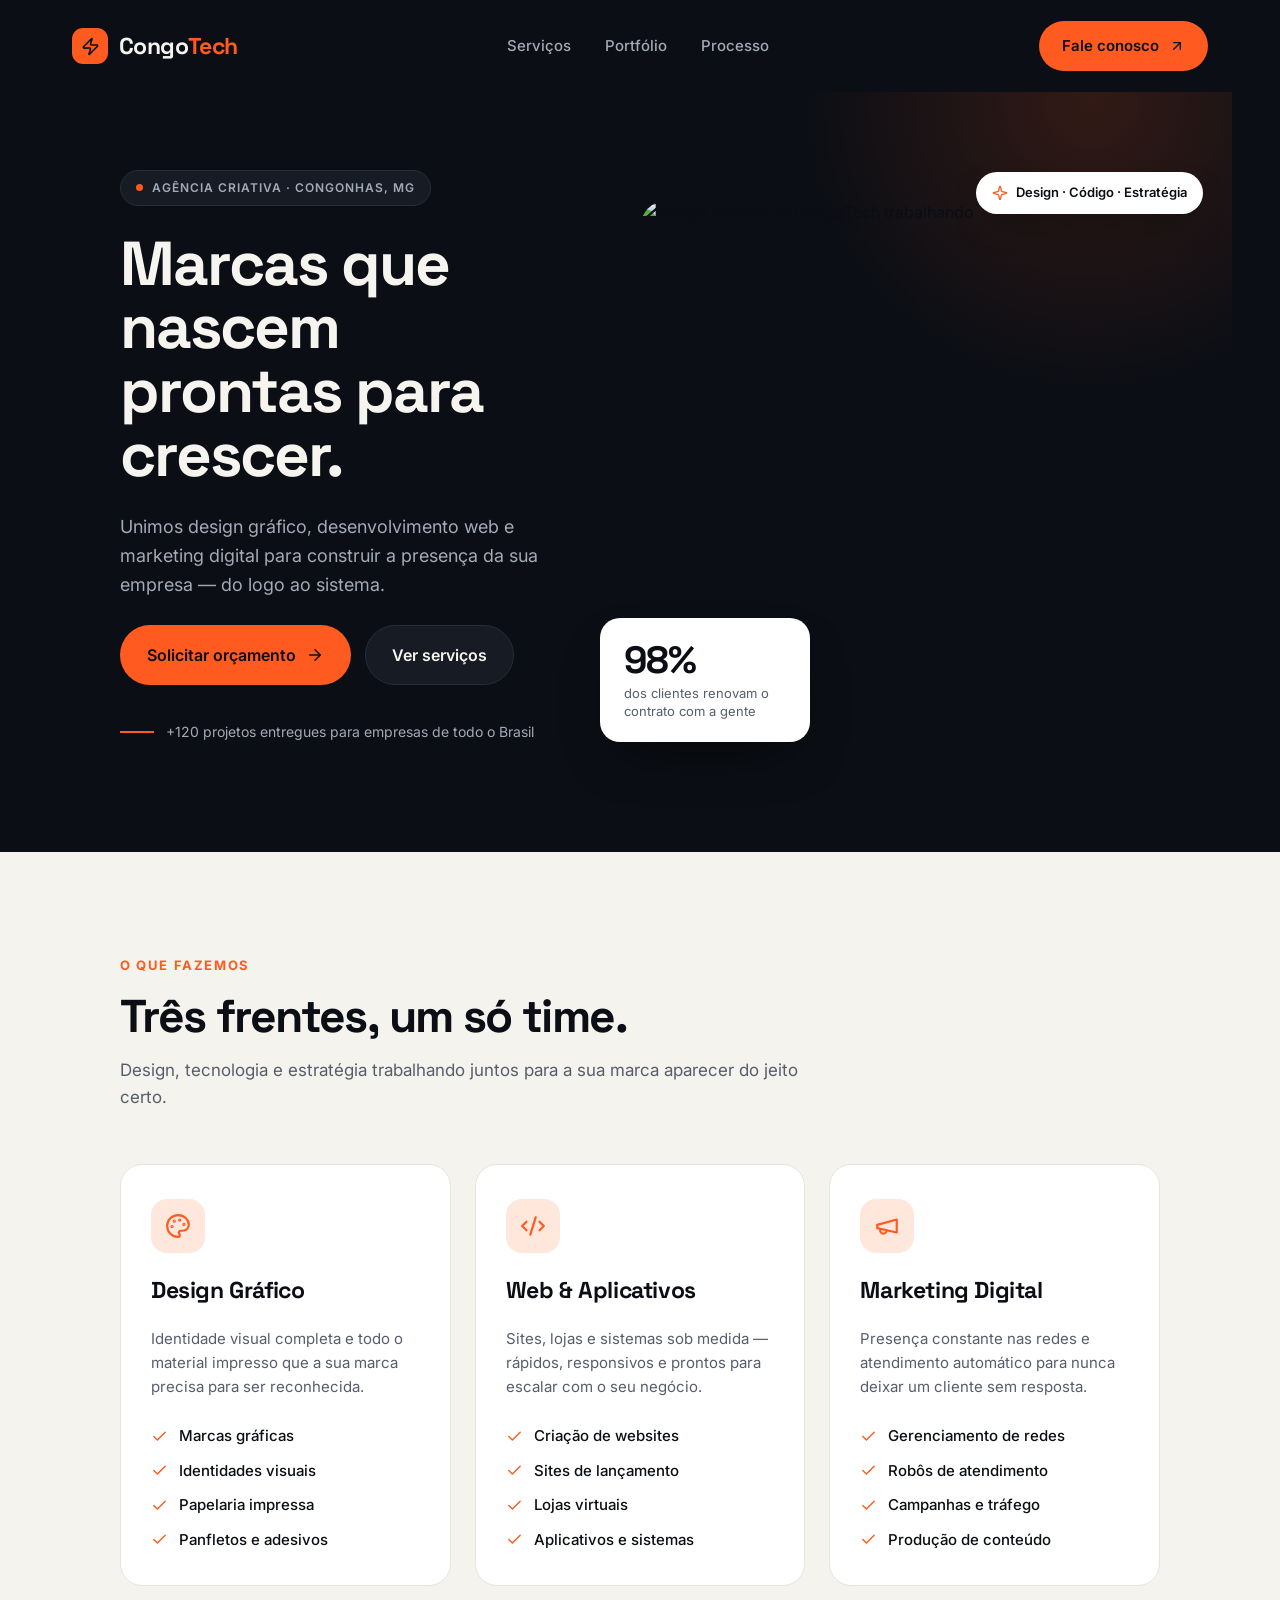
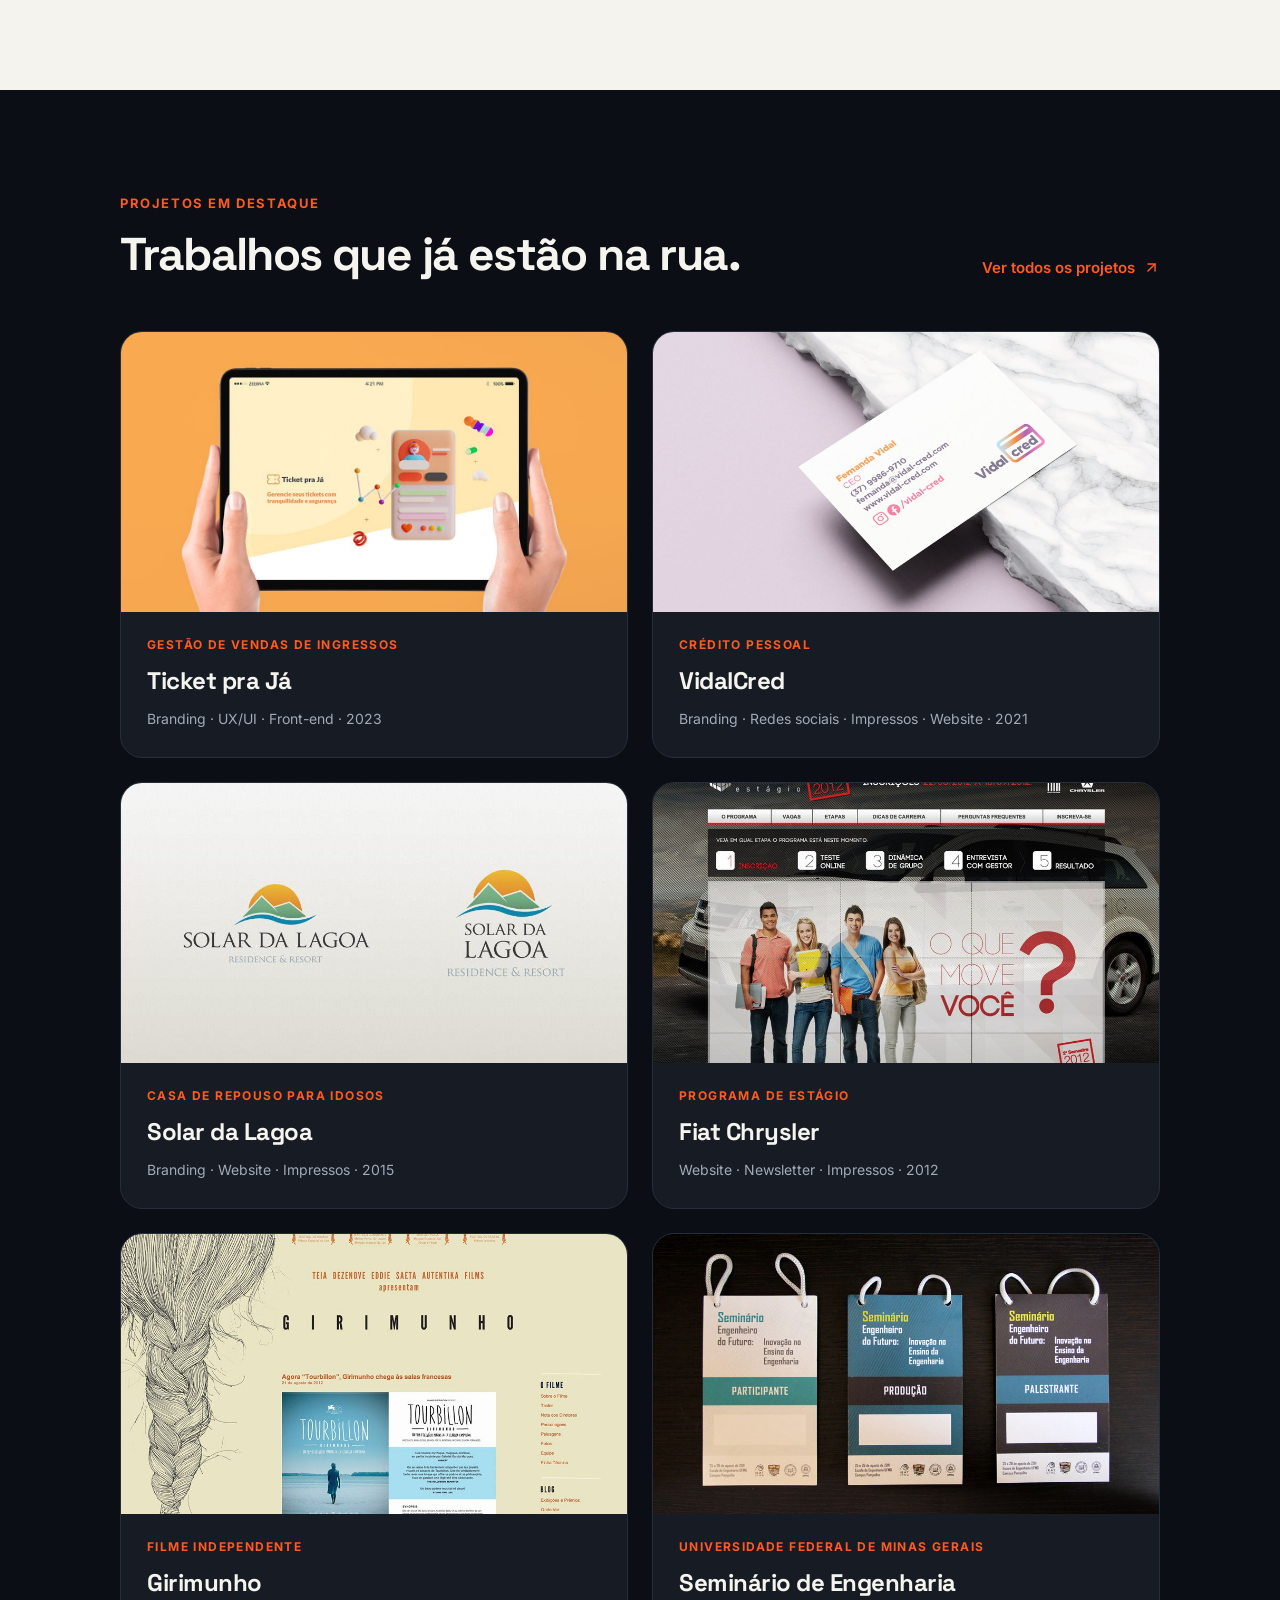
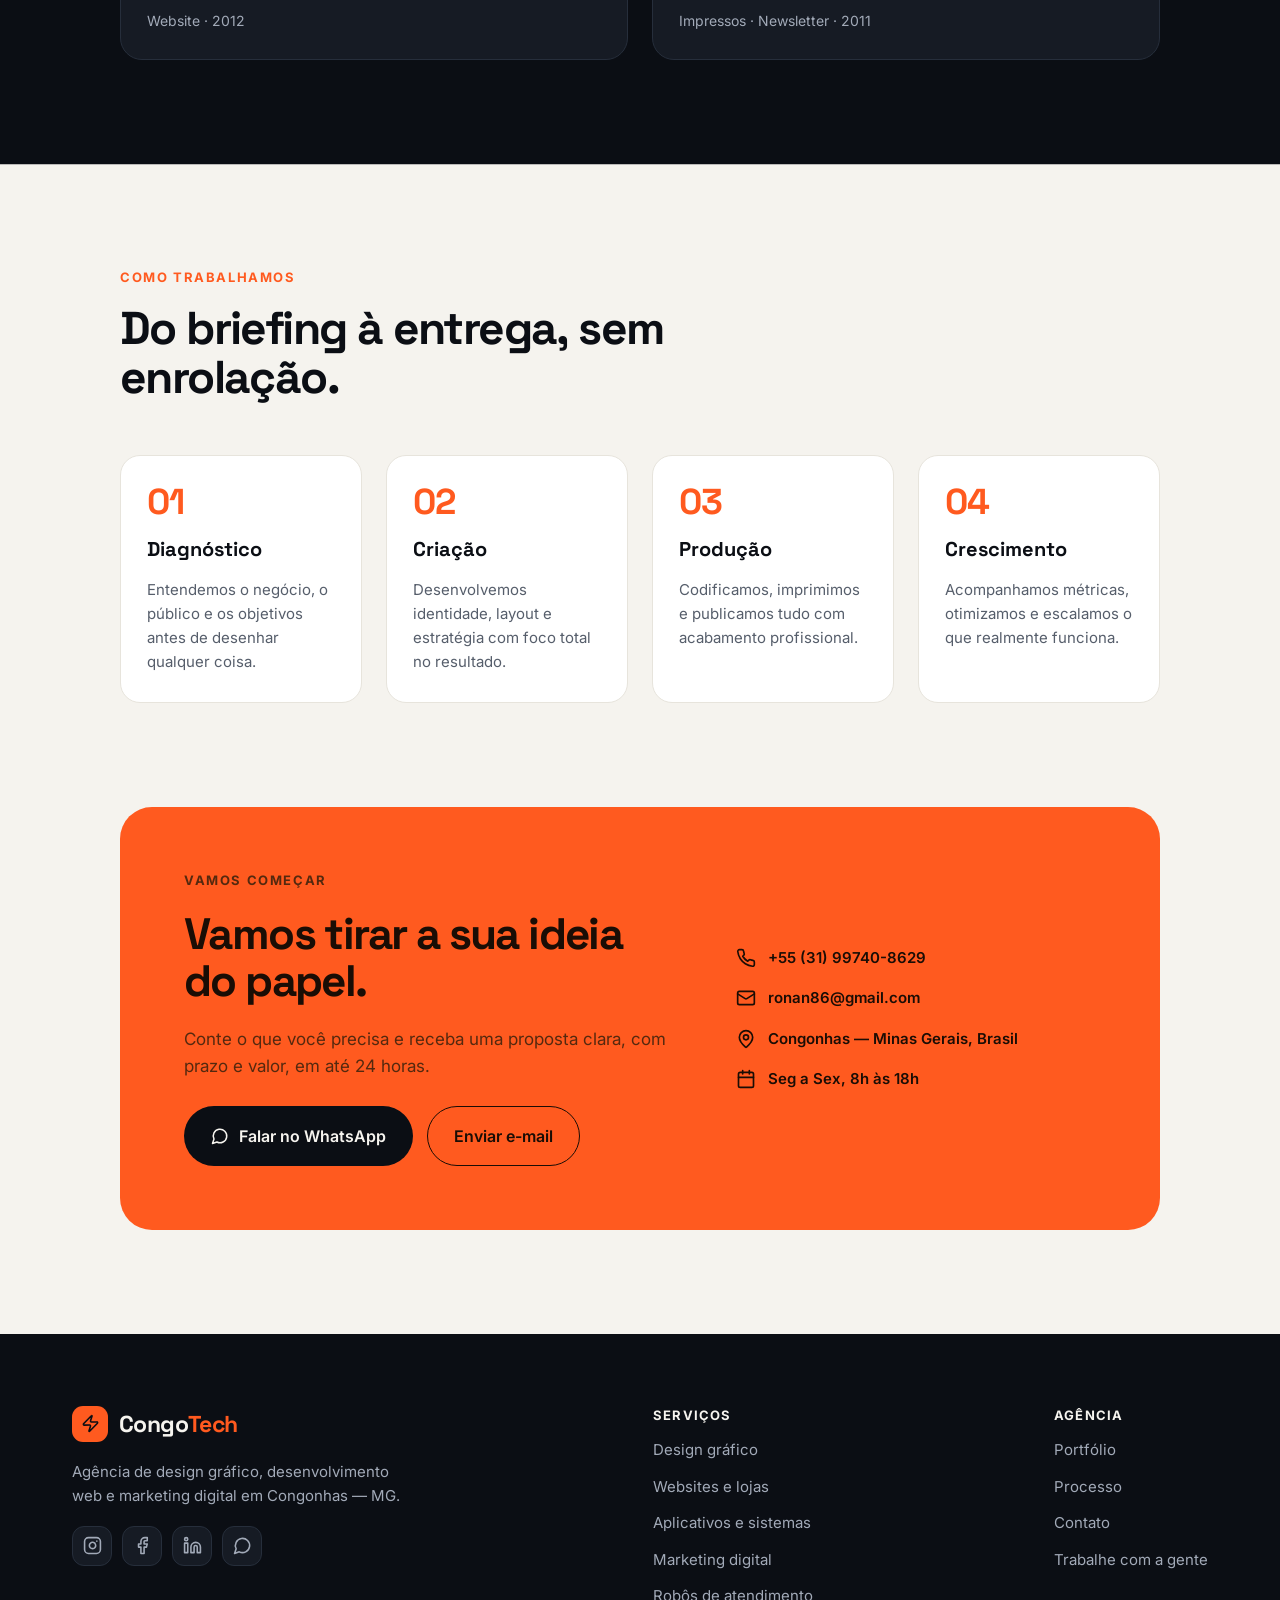
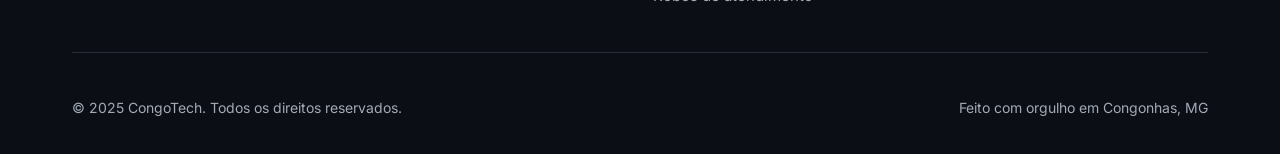
==== index.html @ c9eee1d8 "Remove o fundo branco do bloco VAMOS COMEÇAR Tira section--surface do #contato: o fundo passa a ser " ====
<!DOCTYPE html>
<html lang="pt-BR">
<head>
  <meta charset="UTF-8" />
  <meta name="viewport" content="width=device-width, initial-scale=1.0" />
  <script>document.documentElement.classList.add("js");</script>
  <title>CongoTech — Agência criativa em Congonhas, MG</title>
  <meta name="description" content="Agência de design gráfico, desenvolvimento web e marketing digital em Congonhas — MG. Marcas que nascem prontas para crescer." />
  <link rel="preconnect" href="https://fonts.googleapis.com" />
  <link rel="preconnect" href="https://fonts.gstatic.com" crossorigin />
  <link href="https://fonts.googleapis.com/css2?family=Inter:wght@400;500;600;700&family=Space+Grotesk:wght@500;700&display=swap" rel="stylesheet" />
  <link rel="stylesheet" href="css/styles.css?v=fed7ea44" />
  <link rel="icon" href="data:image/svg+xml,<svg xmlns='http://www.w3.org/2000/svg' viewBox='0 0 100 100'><rect width='100' height='100' rx='24' fill='%23FF5A1F'/><text x='50' y='68' font-size='56' text-anchor='middle' fill='%230B0E14' font-family='Arial' font-weight='bold'>C</text></svg>" />
</head>
<body>

  <!-- ========== NAVBAR ========== -->
  <header class="navbar" id="navbar">
    <div class="navbar__inner">
      <a href="#top" class="logo" aria-label="CongoTech">
        <span class="logo__mark"><i data-icon="zap"></i></span>
        <span class="logo__word">Congo<span>Tech</span></span>
      </a>

      <nav class="nav-links" id="navLinks">
        <a href="#servicos">Serviços</a>
        <a href="#portfolio">Portfólio</a>
        <a href="#processo">Processo</a>
        <!-- TEMPORARIAMENTE REMOVIDO (depoimentos): <a href="#sobre">Sobre</a> -->
      </nav>

      <a href="#contato" class="btn btn--accent nav-cta">
        Fale conosco <i data-icon="arrow-up-right"></i>
      </a>

      <button class="burger" id="burger" aria-label="Menu" aria-expanded="false">
        <span></span><span></span>
      </button>
    </div>
    <div class="scroll-progress" id="scrollProgress"></div>
  </header>

  <main id="top">
    <div class="page">

    <!-- ========== HERO ========== -->
    <section class="hero">
      <div class="hero__copy">
        <div class="eyebrow reveal" data-reveal>
          <span class="eyebrow__dot"></span>
          AGÊNCIA CRIATIVA · CONGONHAS, MG
        </div>

        <h1 class="hero__headline">
          <span class="line"><span class="word">Marcas que nascem</span></span>
          <span class="line"><span class="word">prontas para crescer.</span></span>
        </h1>

        <p class="hero__subhead reveal" data-reveal>
          Unimos design gráfico, desenvolvimento web e marketing digital para
          construir a presença da sua empresa — do logo ao sistema.
        </p>

        <div class="hero__actions reveal" data-reveal>
          <a href="#contato" class="btn btn--accent btn--lg">
            Solicitar orçamento <i data-icon="arrow-right"></i>
          </a>
          <a href="#servicos" class="btn btn--soft btn--lg">Ver serviços</a>
        </div>

        <div class="hero__trust reveal" data-reveal>
          <span class="hero__rule"></span>
          +120 projetos entregues para empresas de todo o Brasil
        </div>
      </div>

      <div class="hero__visual reveal" data-reveal>
        <div class="hero__image" data-parallax>
          <img
            src="https://images.unsplash.com/photo-1776156629696-84c4d5238834?crop=entropy&cs=tinysrgb&fit=max&fm=jpg&ixid=M3w4NDM0ODN8MHwxfHJhbmRvbXx8fHx8fHx8fDE3OTEwODc3MjR8&ixlib=rb-4.1.0&q=80&w=1080"
            alt="Equipe criativa da CongoTech trabalhando" loading="eager" />
        </div>
        <div class="hero__badge">
          <i data-icon="sparkles"></i> Design · Código · Estratégia
        </div>
        <div class="hero__stat">
          <b class="count" data-count="98" data-suffix="%">0%</b>
          <span>dos clientes renovam o contrato com a gente</span>
        </div>
      </div>
    </section>

    <!-- ========== SERVIÇOS ========== -->
    <section class="section section--paper" id="servicos">
      <header class="section-head reveal" data-reveal>
        <span class="kicker">O QUE FAZEMOS</span>
        <h2>Três frentes, um só time.</h2>
        <p>Design, tecnologia e estratégia trabalhando juntos para a sua marca aparecer do jeito certo.</p>
      </header>

      <div class="services">
        <article class="service reveal" data-reveal>
          <span class="service__icon"><i data-icon="palette"></i></span>
          <h3>Design Gráfico</h3>
          <p>Identidade visual completa e todo o material impresso que a sua marca precisa para ser reconhecida.</p>
          <ul class="check-list">
            <li><i data-icon="check"></i> Marcas gráficas</li>
            <li><i data-icon="check"></i> Identidades visuais</li>
            <li><i data-icon="check"></i> Papelaria impressa</li>
            <li><i data-icon="check"></i> Panfletos e adesivos</li>
          </ul>
        </article>

        <article class="service reveal" data-reveal>
          <span class="service__icon"><i data-icon="code"></i></span>
          <h3>Web &amp; Aplicativos</h3>
          <p>Sites, lojas e sistemas sob medida — rápidos, responsivos e prontos para escalar com o seu negócio.</p>
          <ul class="check-list">
            <li><i data-icon="check"></i> Criação de websites</li>
            <li><i data-icon="check"></i> Sites de lançamento</li>
            <li><i data-icon="check"></i> Lojas virtuais</li>
            <li><i data-icon="check"></i> Aplicativos e sistemas</li>
          </ul>
        </article>

        <article class="service reveal" data-reveal>
          <span class="service__icon"><i data-icon="megaphone"></i></span>
          <h3>Marketing Digital</h3>
          <p>Presença constante nas redes e atendimento automático para nunca deixar um cliente sem resposta.</p>
          <ul class="check-list">
            <li><i data-icon="check"></i> Gerenciamento de redes</li>
            <li><i data-icon="check"></i> Robôs de atendimento</li>
            <li><i data-icon="check"></i> Campanhas e tráfego</li>
            <li><i data-icon="check"></i> Produção de conteúdo</li>
          </ul>
        </article>
      </div>
    </section>

    <!-- ========== PORTFÓLIO ========== -->
    <section class="section section--ink" id="portfolio">
      <header class="section-head section-head--row reveal" data-reveal>
        <div>
          <span class="kicker">PROJETOS EM DESTAQUE</span>
          <h2>Trabalhos que já estão na rua.</h2>
        </div>
        <a href="#portfolio" class="link-all">Ver todos os projetos <i data-icon="arrow-up-right"></i></a>
      </header>

      <div class="projects" id="projectsGrid">
<!-- portfolio:start -->
        <a class="project reveal" data-reveal href="projeto.html?p=ticket-pra-ja">
          <div class="project__cover">
            <img src="assets/works/ticket-pra-ja/01.jpg" alt="Ticket pra Já — Gestão de vendas de ingressos" loading="lazy" />
          </div>
          <div class="project__body">
            <span class="project__cat">GESTÃO DE VENDAS DE INGRESSOS</span>
            <h3>Ticket pra Já</h3>
            <span class="project__tag">Branding · UX/UI · Front-end · 2023</span>
          </div>
        </a>
        <a class="project reveal" data-reveal href="projeto.html?p=vidalcred">
          <div class="project__cover">
            <img src="assets/works/vidalcred/01.jpg" alt="VidalCred — Crédito pessoal" loading="lazy" />
          </div>
          <div class="project__body">
            <span class="project__cat">CRÉDITO PESSOAL</span>
            <h3>VidalCred</h3>
            <span class="project__tag">Branding · Redes sociais · Impressos · Website · 2021</span>
          </div>
        </a>
        <a class="project reveal" data-reveal href="projeto.html?p=solar-da-lagoa">
          <div class="project__cover">
            <img src="assets/works/solar-da-lagoa/01.jpg" alt="Solar da Lagoa — Casa de repouso para idosos" loading="lazy" />
          </div>
          <div class="project__body">
            <span class="project__cat">CASA DE REPOUSO PARA IDOSOS</span>
            <h3>Solar da Lagoa</h3>
            <span class="project__tag">Branding · Website · Impressos · 2015</span>
          </div>
        </a>
        <a class="project reveal" data-reveal href="projeto.html?p=fiat-chrysler">
          <div class="project__cover">
            <img src="assets/works/fiat-chrysler/01.jpg" alt="Fiat Chrysler — O sétimo maior fabricante de automóveis do mundo" loading="lazy" />
          </div>
          <div class="project__body">
            <span class="project__cat">PROGRAMA DE ESTÁGIO</span>
            <h3>Fiat Chrysler</h3>
            <span class="project__tag">Website · Newsletter · Impressos · 2012</span>
          </div>
        </a>
        <a class="project reveal" data-reveal href="projeto.html?p=girimunho">
          <div class="project__cover">
            <img src="assets/works/girimunho/01.jpg" alt="Girimunho — Filme independente premiado em festivais internacionais" loading="lazy" />
          </div>
          <div class="project__body">
            <span class="project__cat">FILME INDEPENDENTE</span>
            <h3>Girimunho</h3>
            <span class="project__tag">Website · 2012</span>
          </div>
        </a>
        <a class="project reveal" data-reveal href="projeto.html?p=seminario-engenharia">
          <div class="project__cover">
            <img src="assets/works/seminario-engenharia/01.jpg" alt="Seminário de Engenharia — Universidade Federal de Minas Gerais — UFMG" loading="lazy" />
          </div>
          <div class="project__body">
            <span class="project__cat">UNIVERSIDADE FEDERAL DE MINAS GERAIS</span>
            <h3>Seminário de Engenharia</h3>
            <span class="project__tag">Impressos · Newsletter · 2011</span>
          </div>
        </a>
<!-- portfolio:end -->
      </div>
    </section>

    <!-- ========== PROCESSO ========== -->
    <section class="section section--paper" id="processo">
      <header class="section-head reveal" data-reveal>
        <span class="kicker">COMO TRABALHAMOS</span>
        <h2>Do briefing à entrega, sem enrolação.</h2>
      </header>

      <div class="steps">
        <article class="step reveal" data-reveal>
          <span class="step__num">01</span>
          <h3>Diagnóstico</h3>
          <p>Entendemos o negócio, o público e os objetivos antes de desenhar qualquer coisa.</p>
        </article>
        <article class="step reveal" data-reveal>
          <span class="step__num">02</span>
          <h3>Criação</h3>
          <p>Desenvolvemos identidade, layout e estratégia com foco total no resultado.</p>
        </article>
        <article class="step reveal" data-reveal>
          <span class="step__num">03</span>
          <h3>Produção</h3>
          <p>Codificamos, imprimimos e publicamos tudo com acabamento profissional.</p>
        </article>
        <article class="step reveal" data-reveal>
          <span class="step__num">04</span>
          <h3>Crescimento</h3>
          <p>Acompanhamos métricas, otimizamos e escalamos o que realmente funciona.</p>
        </article>
      </div>
    </section>

    <!-- ========== DEPOIMENTOS ========== -->
    <!-- TEMPORARIAMENTE REMOVIDO: depoimentos. Descomente o bloco abaixo para restaurar.
         Enquanto estiver assim, os links para #sobre tambem ficam comentados
         (nav "Sobre" aqui em cima e "Sobre a CongoTech" no rodape).
    <section class="section section--surface" id="sobre">
      <header class="section-head reveal" data-reveal>
        <span class="kicker">DEPOIMENTOS</span>
        <h2>Quem trabalha com a gente, indica.</h2>
      </header>

      <div class="testimonials">
        <article class="quote reveal" data-reveal>
          <div class="quote__stars" aria-label="5 estrelas">
            <i data-icon="star"></i><i data-icon="star"></i><i data-icon="star"></i><i data-icon="star"></i><i data-icon="star"></i>
          </div>
          <blockquote>"A CongoTech refez a nossa marca e criou a loja virtual. Em três meses as vendas online já passaram do faturamento da loja física."</blockquote>
          <hr />
          <div class="quote__author">
            <span class="quote__avatar">MA</span>
            <span class="quote__who">
              <b>Marina Alves</b>
              <small>Verde Vivo Cosméticos</small>
            </span>
          </div>
        </article>

        <article class="quote reveal" data-reveal>
          <div class="quote__stars" aria-label="5 estrelas">
            <i data-icon="star"></i><i data-icon="star"></i><i data-icon="star"></i><i data-icon="star"></i><i data-icon="star"></i>
          </div>
          <blockquote>"Nosso site ficou rápido, bonito e o robô de atendimento responde quase tudo sozinho. Ganhamos tempo de verdade."</blockquote>
          <hr />
          <div class="quote__author">
            <span class="quote__avatar">RS</span>
            <span class="quote__who">
              <b>Rafael Souza</b>
              <small>MoveCongonhas</small>
            </span>
          </div>
        </article>

        <article class="quote reveal" data-reveal>
          <div class="quote__stars" aria-label="5 estrelas">
            <i data-icon="star"></i><i data-icon="star"></i><i data-icon="star"></i><i data-icon="star"></i><i data-icon="star"></i>
          </div>
          <blockquote>"Identidade, redes sociais e material impresso na mesma qualidade. Hoje a marca é reconhecida na cidade inteira."</blockquote>
          <hr />
          <div class="quote__author">
            <span class="quote__avatar">JP</span>
            <span class="quote__who">
              <b>Juliana Prado</b>
              <small>Padaria Pão de Minas</small>
            </span>
          </div>
        </article>
      </div>
    </section>
    -->

    <!-- ========== CTA ========== -->
    <section class="section cta" id="contato">
      <div class="cta__panel reveal" data-reveal>
        <div class="cta__copy">
          <span class="kicker kicker--on-accent">VAMOS COMEÇAR</span>
          <h2>Vamos tirar a sua ideia do papel.</h2>
          <p>Conte o que você precisa e receba uma proposta clara, com prazo e valor, em até 24 horas.</p>
          <div class="cta__actions">
            <a href="https://wa.me/61456759840" class="btn btn--ink btn--lg">
              <i data-icon="message-circle"></i> Falar no WhatsApp
            </a>
            <a href="mailto:ronan86@gmail.com" class="btn btn--outline-accent btn--lg">Enviar e-mail</a>
          </div>
        </div>

        <ul class="cta__info">
          <li><i data-icon="phone"></i> +55 (31) 99740-8629</li>
          <li><i data-icon="mail"></i> ronan86@gmail.com</li>
          <li><i data-icon="map-pin"></i> Congonhas — Minas Gerais, Brasil</li>
          <li><i data-icon="calendar"></i> Seg a Sex, 8h às 18h</li>
        </ul>
      </div>
    </section>

    </div><!-- /.page -->

    <!-- ========== FOOTER ========== -->
    <footer class="footer">
      <div class="footer__top">
        <div class="footer__brand">
          <a href="#top" class="logo">
            <span class="logo__mark"><i data-icon="zap"></i></span>
            <span class="logo__word">Congo<span>Tech</span></span>
          </a>
          <p>Agência de design gráfico, desenvolvimento web e marketing digital em Congonhas — MG.</p>
          <div class="footer__social">
            <a href="#" aria-label="Instagram"><i data-icon="instagram"></i></a>
            <a href="#" aria-label="Facebook"><i data-icon="facebook"></i></a>
            <a href="#" aria-label="LinkedIn"><i data-icon="linkedin"></i></a>
            <a href="#" aria-label="WhatsApp"><i data-icon="message-circle"></i></a>
          </div>
        </div>

        <nav class="footer__col">
          <h4>SERVIÇOS</h4>
          <a href="#servicos">Design gráfico</a>
          <a href="#servicos">Websites e lojas</a>
          <a href="#servicos">Aplicativos e sistemas</a>
          <a href="#servicos">Marketing digital</a>
          <a href="#servicos">Robôs de atendimento</a>
        </nav>

        <nav class="footer__col">
          <h4>AGÊNCIA</h4>
          <!-- TEMPORARIAMENTE REMOVIDO (depoimentos): <a href="#sobre">Sobre a CongoTech</a> -->
          <a href="#portfolio">Portfólio</a>
          <a href="#processo">Processo</a>
          <a href="#contato">Contato</a>
          <a href="#contato">Trabalhe com a gente</a>
        </nav>
      </div>

      <hr class="footer__divider" />

      <div class="footer__bottom">
        <span>© 2025 CongoTech. Todos os direitos reservados.</span>
        <span>Feito com orgulho em Congonhas, MG</span>
      </div>
    </footer>
  </main>

  <script src="js/main.js?v=6520d44c"></script>
</body>
</html>
---- css/styles.css ----
/* ============================================================
   CongoTech — gerado do layout .pen do canvas pen.dev
   Tokens exatos: GetVariables() do documento
   ============================================================ */
:root {
  /* colors */
  --ink: #0B0E14;
  --ink-soft: #161B24;
  --ink-line: #262E3B;
  --paper: #F5F3EE;
  --surface: #FFFFFF;
  --line: #E7E4DC;
  --muted: #6B7280;
  --muted-dark: #A2AAB8;
  --accent: #FF5A1F;
  --accent-soft: #FFE7DC;
  --text-primary: #0B0E14;
  --text-secondary: #565E6B;
  --on-dark: #F6F4EF;
  --on-accent: #1A0D05;
  --on-accent-soft: #54290F;

  /* type */
  --font-heading: "Space Grotesk", sans-serif;
  --font-body: "Inter", sans-serif;

  /* layout */
  --pad-x: 72px;
  --nav-h: 92px;
}

* { margin: 0; padding: 0; box-sizing: border-box; }

html { scroll-behavior: smooth; }

body {
  font-family: var(--font-body);
  background: var(--paper);
  color: var(--text-primary);
  line-height: 1.5;
  -webkit-font-smoothing: antialiased;
  overflow-x: hidden;
}

img { display: block; max-width: 100%; }
a { color: inherit; text-decoration: none; }
ul { list-style: none; }
h1, h2, h3, h4 { font-family: var(--font-heading); font-weight: 700; }

::selection { background: var(--accent); color: var(--ink); }

/* ---------- ícones (lucide via svg inline) ---------- */
i[data-icon] {
  display: inline-flex;
  width: 1em;
  height: 1em;
  flex: none;
}
i[data-icon] svg { width: 100%; height: 100%; }

/* ---------- reveal ---------- */
/* visível por padrão: sem JS (html sem .js) nada fica escondido */
.reveal { opacity: 1; transform: none; }
html.js .reveal {
  opacity: 0;
  transform: translateY(26px);
  transition: opacity .75s cubic-bezier(.16, 1, .3, 1),
              transform .75s cubic-bezier(.16, 1, .3, 1);
}
html.js .reveal.in { opacity: 1; transform: none; }

/* ============================================================
   BOTÕES
   ============================================================ */
.btn {
  display: inline-flex;
  align-items: center;
  justify-content: center;
  gap: 10px;
  font-family: var(--font-body);
  font-size: 15px;
  font-weight: 600;
  padding: 13px 22px;
  border-radius: 100px;
  border: 1px solid transparent;
  cursor: pointer;
  white-space: nowrap;
  transition: transform .3s cubic-bezier(.16, 1, .3, 1),
              box-shadow .3s, background .3s, border-color .3s, opacity .3s;
}
.btn i[data-icon] { width: 16px; height: 16px; }
.btn--lg { font-size: 16px; padding: 17px 26px; }
.btn--lg i[data-icon] { width: 18px; height: 18px; }

.btn--accent { background: var(--accent); color: var(--ink); }
.btn--accent:hover { transform: translateY(-2px); box-shadow: 0 12px 28px -12px rgba(255, 90, 31, .75); }

.btn--soft {
  background: var(--ink-soft);
  border-color: var(--ink-line);
  color: var(--on-dark);
}
.btn--soft:hover { transform: translateY(-2px); border-color: #3a4557; }

.btn--ink { background: var(--ink); color: var(--on-dark); }
.btn--ink:hover { transform: translateY(-2px); box-shadow: 0 12px 28px -12px rgba(0, 0, 0, .6); }

.btn--outline-accent { border: 1.5px solid var(--on-accent); color: var(--on-accent); background: transparent; }
.btn--outline-accent:hover { background: rgba(26, 13, 5, .1); transform: translateY(-2px); }

/* ============================================================
   NAVBAR
   ============================================================ */
.navbar {
  position: fixed;
  inset: 0 0 auto 0;
  height: var(--nav-h);
  background: var(--ink);
  z-index: 100;
  transition: box-shadow .35s;
}
.navbar.scrolled { box-shadow: 0 10px 40px -20px rgba(0, 0, 0, .8); }

.navbar__inner {
  height: 100%;
  padding: 0 var(--pad-x);
  display: flex;
  align-items: center;
  justify-content: space-between;
  gap: 34px;
}

.scroll-progress {
  position: absolute;
  left: 0;
  bottom: 0;
  height: 2px;
  width: 0;
  background: var(--accent);
  transition: width .1s linear;
}

.logo { display: flex; align-items: center; gap: 11px; }
.logo__mark {
  width: 36px;
  height: 36px;
  border-radius: 11px;
  background: var(--accent);
  display: grid;
  place-items: center;
  transition: transform .4s cubic-bezier(.16, 1, .3, 1);
}
.logo:hover .logo__mark { transform: rotate(-12deg) scale(1.06); }
.logo__mark i { width: 19px; height: 19px; color: var(--ink); }
.logo__word {
  font-family: var(--font-heading);
  font-size: 23px;
  font-weight: 700;
  letter-spacing: -0.6px;
  color: var(--on-dark);
}
.logo__word span { color: var(--accent); }

.nav-links { display: flex; gap: 34px; }
.nav-links a {
  font-size: 15px;
  font-weight: 500;
  color: var(--muted-dark);
  position: relative;
  transition: color .25s;
}
.nav-links a::after {
  content: "";
  position: absolute;
  left: 0;
  bottom: -6px;
  width: 100%;
  height: 1.5px;
  background: var(--accent);
  transform: scaleX(0);
  transform-origin: left;
  transition: transform .35s cubic-bezier(.16, 1, .3, 1);
}
.nav-links a:hover { color: var(--on-dark); }
.nav-links a:hover::after { transform: scaleX(1); }

.burger {
  display: none;
  flex-direction: column;
  gap: 6px;
  background: none;
  border: 0;
  cursor: pointer;
  padding: 8px;
}
.burger span {
  width: 24px;
  height: 2px;
  background: var(--on-dark);
  border-radius: 2px;
  transition: .3s;
}
.burger.open span:first-child { transform: translateY(4px) rotate(45deg); }
.burger.open span:last-child { transform: translateY(-4px) rotate(-45deg); }

/* ============================================================
   HERO
   ============================================================ */
.hero {
  background: var(--ink);
  padding: calc(var(--nav-h) + 64px) var(--pad-x) 96px;
  display: grid;
  grid-template-columns: 1fr 560px;
  gap: 56px;
  align-items: center;
  position: relative;
  overflow: hidden;
  /* full-bleed: fundo escuro ocupa toda a largura do navegador */
  box-shadow: 0 0 0 100vmax var(--ink);
  clip-path: inset(0 -100vmax);
}
.hero::before {
  content: "";
  position: absolute;
  width: 640px;
  height: 640px;
  right: -180px;
  top: -220px;
  background: radial-gradient(circle, rgba(255, 90, 31, .16), transparent 65%);
  pointer-events: none;
}

.hero__copy { display: flex; flex-direction: column; gap: 26px; position: relative; }

.eyebrow {
  display: inline-flex;
  align-items: center;
  gap: 9px;
  align-self: flex-start;
  background: var(--ink-soft);
  border: 1px solid var(--ink-line);
  border-radius: 100px;
  padding: 8px 15px;
  font-size: 12px;
  font-weight: 600;
  letter-spacing: 1px;
  color: var(--muted-dark);
}
.eyebrow__dot {
  width: 7px;
  height: 7px;
  border-radius: 50%;
  background: var(--accent);
  animation: pulse 2s infinite;
}
@keyframes pulse {
  0% { box-shadow: 0 0 0 0 rgba(255, 90, 31, .6); }
  70% { box-shadow: 0 0 0 8px rgba(255, 90, 31, 0); }
  100% { box-shadow: 0 0 0 0 rgba(255, 90, 31, 0); }
}

.hero__headline {
  font-size: 62px;
  line-height: 1.03;
  letter-spacing: -2px;
  color: var(--on-dark);
}
.hero__headline .line { display: block; overflow: hidden; }
.hero__headline .word {
  display: inline-block;
  transform: translateY(110%);
  animation: rise .85s cubic-bezier(.16, 1, .3, 1) forwards;
}
.hero__headline .line:nth-child(2) .word { animation-delay: .12s; }
@keyframes rise { to { transform: translateY(0); } }

.hero__subhead {
  font-size: 18px;
  line-height: 1.6;
  color: var(--muted-dark);
  max-width: 560px;
}

.hero__actions { display: flex; gap: 14px; flex-wrap: wrap; }

.hero__trust {
  display: flex;
  align-items: center;
  gap: 12px;
  padding-top: 10px;
  font-size: 14px;
  color: var(--muted-dark);
}
.hero__rule { width: 34px; height: 2px; background: var(--accent); flex: none; }

/* hero visual (layout absoluto 560x600) */
.hero__visual {
  position: relative;
  width: 560px;
  height: 600px;
  --rx: 0deg;
  --ry: 0deg;
  transform: perspective(1200px) rotateX(var(--rx)) rotateY(var(--ry));
  transition: transform .5s cubic-bezier(.16, 1, .3, 1);
}
.hero__visual.tilting { transition: transform .12s linear; }
.hero__image {
  position: absolute;
  left: 40px;
  top: 44px;
  width: 480px;
  height: 520px;
  border-radius: 28px;
  overflow: hidden;
}
.hero__image img {
  width: 100%;
  height: 100%;
  object-fit: cover;
  transition: transform .8s cubic-bezier(.16, 1, .3, 1);
}
.hero__image:hover img { transform: scale(1.05); }

.hero__badge {
  position: absolute;
  left: 376px;
  top: 16px;
  display: flex;
  align-items: center;
  gap: 8px;
  background: var(--surface);
  border-radius: 100px;
  padding: 11px 16px;
  font-size: 13px;
  font-weight: 600;
  color: var(--ink);
  white-space: nowrap;
  box-shadow: 0 14px 34px -14px rgba(0, 0, 0, .55);
  animation: floaty 5s ease-in-out infinite;
}
.hero__badge i { width: 16px; height: 16px; color: var(--accent); }
@keyframes floaty {
  0%, 100% { transform: translateY(0); }
  50% { transform: translateY(-9px); }
}

.hero__stat {
  position: absolute;
  left: 0;
  top: 462px;
  width: 210px;
  background: var(--surface);
  border-radius: 20px;
  padding: 22px 24px;
  display: flex;
  flex-direction: column;
  gap: 2px;
  box-shadow: 0 24px 55px -25px rgba(0, 0, 0, .7);
}
.hero__stat b {
  font-family: var(--font-heading);
  font-size: 38px;
  font-weight: 700;
  letter-spacing: -1px;
  color: var(--ink);
  line-height: 1.1;
}
.hero__stat span {
  font-size: 13px;
  line-height: 1.4;
  color: var(--text-secondary);
}

/* ============================================================
   SEÇÕES GENÉRICAS
   ============================================================ */
/* container centralizado: só navbar e footer ocupam toda a largura */
.page {
  width: min(1440px, calc(100% - 96px));
  margin-inline: auto;
}

.section { padding: 104px var(--pad-x); }
/* âncoras (#servicos, #portfolio…) não ficam sob a navbar fixa */
section[id] { scroll-margin-top: calc(var(--nav-h) + 8px); }
.section--paper { background: var(--paper); }
.section--ink {
  background: var(--ink);
  /* full-bleed: fundo escuro ocupa toda a largura do navegador */
  box-shadow: 0 0 0 100vmax var(--ink);
  clip-path: inset(0 -100vmax);
}
.section--surface { background: var(--surface); }

.section-head {
  max-width: 720px;
  display: flex;
  flex-direction: column;
  gap: 16px;
  margin-bottom: 52px;
}
.section-head--row {
  max-width: none;
  flex-direction: row;
  align-items: flex-end;
  justify-content: space-between;
  gap: 24px;
}
.section-head--row > div {
  max-width: 700px;
  display: flex;
  flex-direction: column;
  gap: 16px;
}

.kicker {
  font-family: var(--font-body);
  font-size: 13px;
  font-weight: 700;
  letter-spacing: 1.6px;
  color: var(--accent);
}
.kicker--on-accent { color: var(--on-accent-soft); }

.section-head h2 {
  font-size: 46px;
  line-height: 1.08;
  letter-spacing: -1.6px;
}
.section-head p {
  font-size: 17px;
  line-height: 1.6;
  color: var(--text-secondary);
}
.section--ink .section-head h2 { color: var(--on-dark); }

.link-all {
  display: inline-flex;
  align-items: center;
  gap: 8px;
  font-size: 15px;
  font-weight: 600;
  color: var(--accent);
  transition: gap .3s;
}
.link-all:hover { gap: 13px; }
.link-all i { width: 17px; height: 17px; }

/* ============================================================
   SERVIÇOS
   ============================================================ */
.services {
  display: grid;
  grid-template-columns: repeat(3, 1fr);
  gap: 24px;
}
.service {
  background: var(--surface);
  border: 1px solid var(--line);
  border-radius: 22px;
  padding: 34px 30px;
  display: flex;
  flex-direction: column;
  gap: 20px;
  transition: transform .4s cubic-bezier(.16, 1, .3, 1), box-shadow .4s, border-color .4s;
}
.service:hover {
  transform: translateY(-8px);
  border-color: rgba(255, 90, 31, .4);
  box-shadow: 0 30px 60px -35px rgba(11, 14, 20, .45);
}
.service__icon {
  width: 54px;
  height: 54px;
  border-radius: 16px;
  background: var(--accent-soft);
  display: grid;
  place-items: center;
  transition: transform .4s cubic-bezier(.16, 1, .3, 1);
}
.service:hover .service__icon { transform: scale(1.08) rotate(-6deg); }
.service__icon i { width: 26px; height: 26px; color: var(--accent); }
.service h3 { font-size: 23px; letter-spacing: -0.4px; }
.service > p { font-size: 15px; line-height: 1.6; color: var(--text-secondary); }

.check-list {
  display: flex;
  flex-direction: column;
  gap: 12px;
  padding-top: 6px;
}
.check-list li {
  display: flex;
  align-items: center;
  gap: 11px;
  font-size: 15px;
  font-weight: 500;
  color: var(--text-primary);
}
.check-list i { width: 17px; height: 17px; color: var(--accent); }

/* ============================================================
   PORTFÓLIO
   ============================================================ */
.projects {
  display: grid;
  grid-template-columns: repeat(2, 1fr);
  gap: 24px;
}
.project {
  display: block;
  background: var(--ink-soft);
  border: 1px solid var(--ink-line);
  border-radius: 22px;
  overflow: hidden;
  transition: transform .4s cubic-bezier(.16, 1, .3, 1), border-color .4s;
}
.project:hover { transform: translateY(-7px); border-color: #3a4557; }
.project:focus-visible { outline: 2px solid var(--accent); outline-offset: 3px; }
.project__cover {
  height: 280px;
  overflow: hidden;
  background: linear-gradient(135deg, #2a1a10, #6b3a1c 55%, #FF5A1F);
}
.project__cover img {
  width: 100%;
  height: 100%;
  object-fit: cover;
  transition: transform .7s cubic-bezier(.16, 1, .3, 1);
}
.project:hover .project__cover img { transform: scale(1.06); }
.project__body {
  padding: 24px 26px 28px;
  display: flex;
  flex-direction: column;
  gap: 9px;
}
.project__cat {
  font-size: 12px;
  font-weight: 700;
  letter-spacing: 1.4px;
  color: var(--accent);
}
.project__body h3 {
  font-size: 24px;
  letter-spacing: -0.5px;
  color: var(--on-dark);
}
.project__tag { font-size: 14px; color: var(--muted-dark); }

/* ============================================================
   PROCESSO
   ============================================================ */
.steps {
  display: grid;
  grid-template-columns: repeat(4, 1fr);
  gap: 24px;
}
.step {
  background: var(--surface);
  border: 1px solid var(--line);
  border-radius: 20px;
  padding: 28px 26px;
  display: flex;
  flex-direction: column;
  gap: 14px;
  transition: transform .4s cubic-bezier(.16, 1, .3, 1), box-shadow .4s;
}
.step:hover {
  transform: translateY(-7px);
  box-shadow: 0 26px 55px -35px rgba(11, 14, 20, .5);
}
.step__num {
  font-family: var(--font-heading);
  font-size: 36px;
  font-weight: 700;
  letter-spacing: -1.5px;
  color: var(--accent);
  line-height: 1;
}
.step h3 { font-size: 20px; }
.step p { font-size: 15px; line-height: 1.6; color: var(--text-secondary); }

/* ============================================================
   DEPOIMENTOS
   ============================================================ */
.testimonials {
  display: grid;
  grid-template-columns: repeat(3, 1fr);
  gap: 24px;
}
.quote {
  background: var(--paper);
  border: 1px solid var(--line);
  border-radius: 22px;
  padding: 32px 30px;
  display: flex;
  flex-direction: column;
  gap: 20px;
  transition: transform .4s cubic-bezier(.16, 1, .3, 1), box-shadow .4s;
}
.quote:hover {
  transform: translateY(-6px);
  box-shadow: 0 26px 55px -35px rgba(11, 14, 20, .45);
}
.quote__stars { display: flex; gap: 4px; }
.quote__stars i { width: 17px; height: 17px; color: var(--accent); }
.quote__stars i svg { fill: currentColor; }
.quote blockquote {
  font-size: 16px;
  line-height: 1.65;
  color: var(--text-primary);
}
.quote hr { border: 0; height: 1px; background: var(--line); }
.quote__author { display: flex; align-items: center; gap: 13px; }
.quote__avatar {
  width: 46px;
  height: 46px;
  border-radius: 50%;
  background: var(--accent-soft);
  color: var(--accent);
  display: grid;
  place-items: center;
  font-size: 15px;
  font-weight: 700;
}
.quote__who { display: flex; flex-direction: column; }
.quote__who b { font-size: 15px; font-weight: 600; }
.quote__who small { font-size: 13px; color: var(--muted); }

/* ============================================================
   CTA
   ============================================================ */
.cta { padding-top: 0; }
.cta__panel {
  background: var(--accent);
  border-radius: 32px;
  padding: 64px;
  display: grid;
  grid-template-columns: 1fr 360px;
  gap: 56px;
  align-items: center;
}
.cta__copy { display: flex; flex-direction: column; gap: 20px; }
.cta__copy h2 {
  font-size: 44px;
  line-height: 1.08;
  letter-spacing: -1.6px;
  color: var(--on-accent);
}
.cta__copy p {
  font-size: 17px;
  line-height: 1.6;
  color: var(--on-accent-soft);
}
.cta__actions { display: flex; gap: 14px; flex-wrap: wrap; padding-top: 6px; }

.cta__info { display: flex; flex-direction: column; gap: 18px; }
.cta__info li {
  display: flex;
  align-items: center;
  gap: 12px;
  font-size: 15px;
  font-weight: 600;
  color: var(--on-accent);
}
.cta__info i { width: 20px; height: 20px; color: var(--on-accent); }

/* ============================================================
   FOOTER
   ============================================================ */
.footer {
  background: var(--ink);
  padding: 72px var(--pad-x) 36px;
  display: flex;
  flex-direction: column;
  gap: 44px;
}
.footer__top {
  display: flex;
  justify-content: space-between;
  gap: 56px;
  flex-wrap: wrap;
}
.footer__brand { width: 340px; display: flex; flex-direction: column; gap: 18px; }
.footer__brand p {
  font-size: 15px;
  line-height: 1.6;
  color: var(--muted-dark);
}
.footer__social { display: flex; gap: 10px; }
.footer__social a {
  width: 40px;
  height: 40px;
  border-radius: 12px;
  background: var(--ink-soft);
  border: 1px solid var(--ink-line);
  display: grid;
  place-items: center;
  color: var(--muted-dark);
  transition: transform .3s, border-color .3s, color .3s;
}
.footer__social a:hover {
  transform: translateY(-4px);
  border-color: var(--accent);
  color: var(--accent);
}
.footer__social i { width: 19px; height: 19px; }

.footer__col { display: flex; flex-direction: column; gap: 14px; }
.footer__col h4 {
  font-family: var(--font-body);
  font-size: 13px;
  font-weight: 700;
  letter-spacing: 1.2px;
  color: var(--on-dark);
}
.footer__col a {
  font-size: 15px;
  color: var(--muted-dark);
  transition: color .25s, transform .25s;
}
.footer__col a:hover { color: var(--accent); transform: translateX(4px); }

.footer__divider { border: 0; height: 1px; background: var(--ink-line); }
.footer__bottom {
  display: flex;
  justify-content: space-between;
  gap: 16px;
  flex-wrap: wrap;
  font-size: 14px;
  color: var(--muted-dark);
}

/* ============================================================
   RESPONSIVO
   ============================================================ */
@media (max-width: 1180px) {
  :root { --pad-x: 40px; }
  .hero { grid-template-columns: 1fr; }
  .hero__visual { width: 100%; max-width: 560px; margin: 0 auto; }
  .services, .testimonials { grid-template-columns: repeat(2, 1fr); }
  .steps { grid-template-columns: repeat(2, 1fr); }
  .cta__panel { grid-template-columns: 1fr; padding: 48px; }
}

@media (max-width: 820px) {
  :root { --pad-x: 22px; --nav-h: 76px; }

  .nav-links {
    position: fixed;
    top: var(--nav-h);
    left: 0;
    right: 0;
    flex-direction: column;
    gap: 4px;
    background: var(--ink);
    border-top: 1px solid var(--ink-line);
    padding: 16px 22px 26px;
    transform: translateY(-130%);
    transition: transform .4s cubic-bezier(.16, 1, .3, 1);
  }
  .nav-links.open { transform: none; }
  .nav-links a { padding: 12px 4px; font-size: 16px; }
  .nav-cta { display: none; }
  .burger { display: flex; }

  .hero { padding-top: calc(var(--nav-h) + 44px); padding-bottom: 64px; gap: 44px; }
  .hero__headline { font-size: clamp(34px, 10vw, 48px); letter-spacing: -1.4px; }
  .hero__visual { height: 470px; }
  .hero__image { left: 5%; top: 30px; width: 86%; height: 400px; }
  .hero__badge { left: auto; right: 0; top: 4px; }
  .hero__stat { left: 0; top: auto; bottom: 0; }

  .section { padding: 68px var(--pad-x); }
  .section-head h2 { font-size: clamp(28px, 7vw, 38px); letter-spacing: -1.2px; }
  .section-head--row { flex-direction: column; align-items: flex-start; }

  .services, .projects, .steps, .testimonials { grid-template-columns: 1fr; }
  .cta__panel { padding: 34px 26px; border-radius: 24px; }
  .cta__copy h2 { font-size: clamp(28px, 7vw, 36px); }
  .cta__actions .btn { width: 100%; }

  .footer__top { flex-direction: column; }
  .footer__brand { width: 100%; }
  .footer__bottom { flex-direction: column; gap: 8px; }
}

/* ============================================================
   REDUCED MOTION
   ============================================================ */
@media (prefers-reduced-motion: reduce) {
  *, *::before, *::after {
    animation-duration: .01ms !important;
    animation-iteration-count: 1 !important;
    transition-duration: .01ms !important;
    scroll-behavior: auto !important;
  }
  html.js .reveal { opacity: 1; transform: none; }
  .hero__headline .word { transform: none; }
}

/* ============================================================
   PÁGINA DE DETALHES DO PROJETO (projeto.html)
   ============================================================ */
.detail {
  background: var(--ink);
  /* fundo escuro full-bleed, igual ao hero */
  box-shadow: 0 0 0 100vmax var(--ink);
  clip-path: inset(0 -100vmax);
  padding: calc(var(--nav-h) + 56px) var(--pad-x) 104px;
  min-height: 100vh;
}

.detail__back {
  display: inline-flex;
  align-items: center;
  gap: 9px;
  font-size: 14px;
  font-weight: 600;
  color: var(--muted-dark);
  transition: color .3s, gap .3s;
}
.detail__back:hover { color: var(--accent); gap: 13px; }
.detail__back i { width: 17px; height: 17px; }

.detail__head {
  display: flex;
  flex-direction: column;
  gap: 16px;
  margin: 34px 0 54px;
  max-width: 940px;
}
.detail__head h1 {
  font-size: clamp(38px, 6vw, 74px);
  line-height: 1.02;
  letter-spacing: -2px;
  color: var(--on-dark);
}
.detail__type { font-size: 18px; color: var(--muted-dark); }

.detail__body {
  display: grid;
  grid-template-columns: 320px 1fr;
  gap: 64px;
  align-items: start;
}

.detail__aside {
  position: sticky;
  top: calc(var(--nav-h) + 30px);
  display: flex;
  flex-direction: column;
  gap: 26px;
}
.detail__subtitle {
  font-size: 13px;
  font-weight: 700;
  letter-spacing: 1.4px;
  text-transform: uppercase;
  color: var(--accent);
}
.detail__services { display: flex; flex-direction: column; gap: 18px; }
.detail__services li { display: flex; flex-direction: column; gap: 4px; }
.detail__services b { font-size: 16px; font-weight: 600; color: var(--on-dark); }
.detail__services span { font-size: 14px; line-height: 1.55; color: var(--muted-dark); }
.detail__aside .btn { align-self: flex-start; }

.detail__gallery { columns: 2; column-gap: 20px; }
.detail__noscript {
  grid-column: 1 / -1;
  font-size: 16px;
  line-height: 1.6;
  color: var(--muted-dark);
}
.detail__noscript a { color: var(--accent); text-decoration: underline; }
.detail__gallery figure {
  break-inside: avoid;
  margin: 0 0 20px;
  border-radius: 16px;
  overflow: hidden;
  border: 1px solid var(--ink-line);
  background: var(--ink-soft);
  cursor: zoom-in;
}
.detail__gallery img {
  display: block;
  width: 100%;
  height: auto;
  transition: transform .7s cubic-bezier(.16, 1, .3, 1);
}
.detail__gallery figure:hover img { transform: scale(1.04); }

/* ---------- lightbox ---------- */
.lightbox {
  position: fixed;
  inset: 0;
  z-index: 200;
  background: rgba(4, 6, 10, .94);
  backdrop-filter: blur(6px);
  display: grid;
  place-items: center;
  padding: 5vh 6vw;
}
.lightbox[hidden] { display: none; }
.lightbox__img {
  max-width: 100%;
  max-height: 90vh;
  border-radius: 12px;
  box-shadow: 0 40px 90px -30px rgba(0, 0, 0, .9);
}
.lightbox__btn {
  position: absolute;
  width: 52px;
  height: 52px;
  border-radius: 50%;
  border: 1px solid var(--ink-line);
  background: rgba(22, 27, 36, .85);
  color: var(--on-dark);
  display: grid;
  place-items: center;
  cursor: pointer;
  transition: background .3s, border-color .3s, color .3s;
}
.lightbox__btn:hover { background: var(--accent); border-color: var(--accent); color: var(--ink); }
.lightbox__btn[hidden] { display: none; }
.lightbox__btn i { width: 22px; height: 22px; }
.lightbox__close { top: 24px; right: 24px; }
.lightbox__prev { left: 24px; top: 50%; transform: translateY(-50%); }
.lightbox__next { right: 24px; top: 50%; transform: translateY(-50%); }
.lightbox__count {
  position: absolute;
  bottom: 24px;
  left: 50%;
  transform: translateX(-50%);
  font-size: 14px;
  letter-spacing: 1px;
  color: var(--muted-dark);
}

@media (max-width: 1180px) {
  .detail__body { grid-template-columns: 1fr; gap: 40px; }
  .detail__aside { position: static; }
}
@media (max-width: 820px) {
  .detail { padding-top: calc(var(--nav-h) + 36px); padding-bottom: 68px; }
  .detail__gallery { columns: 1; }
  .detail__head { margin-bottom: 36px; }
  .lightbox { padding: 16vh 16px; }
  .lightbox__prev, .lightbox__next { top: auto; bottom: 24px; transform: none; }
  .lightbox__prev { left: 24px; }
  .lightbox__next { right: 24px; }
}
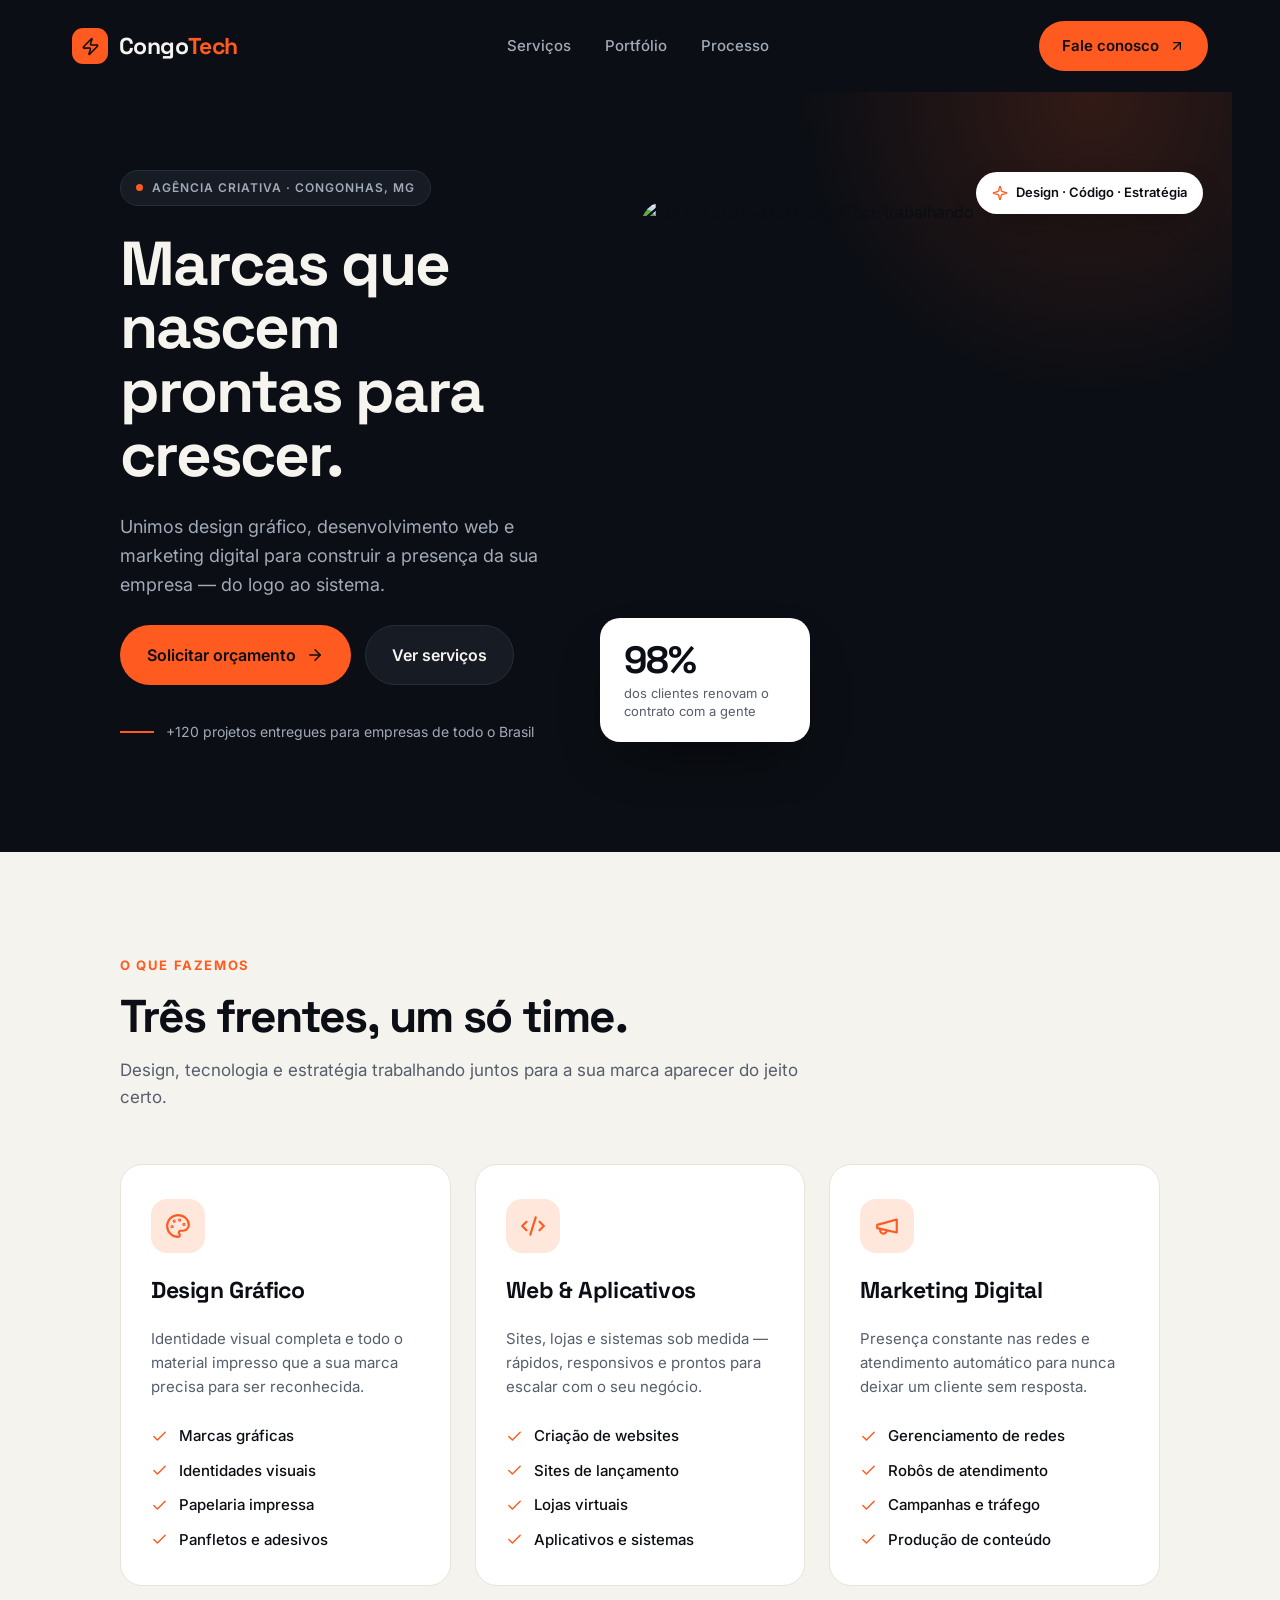
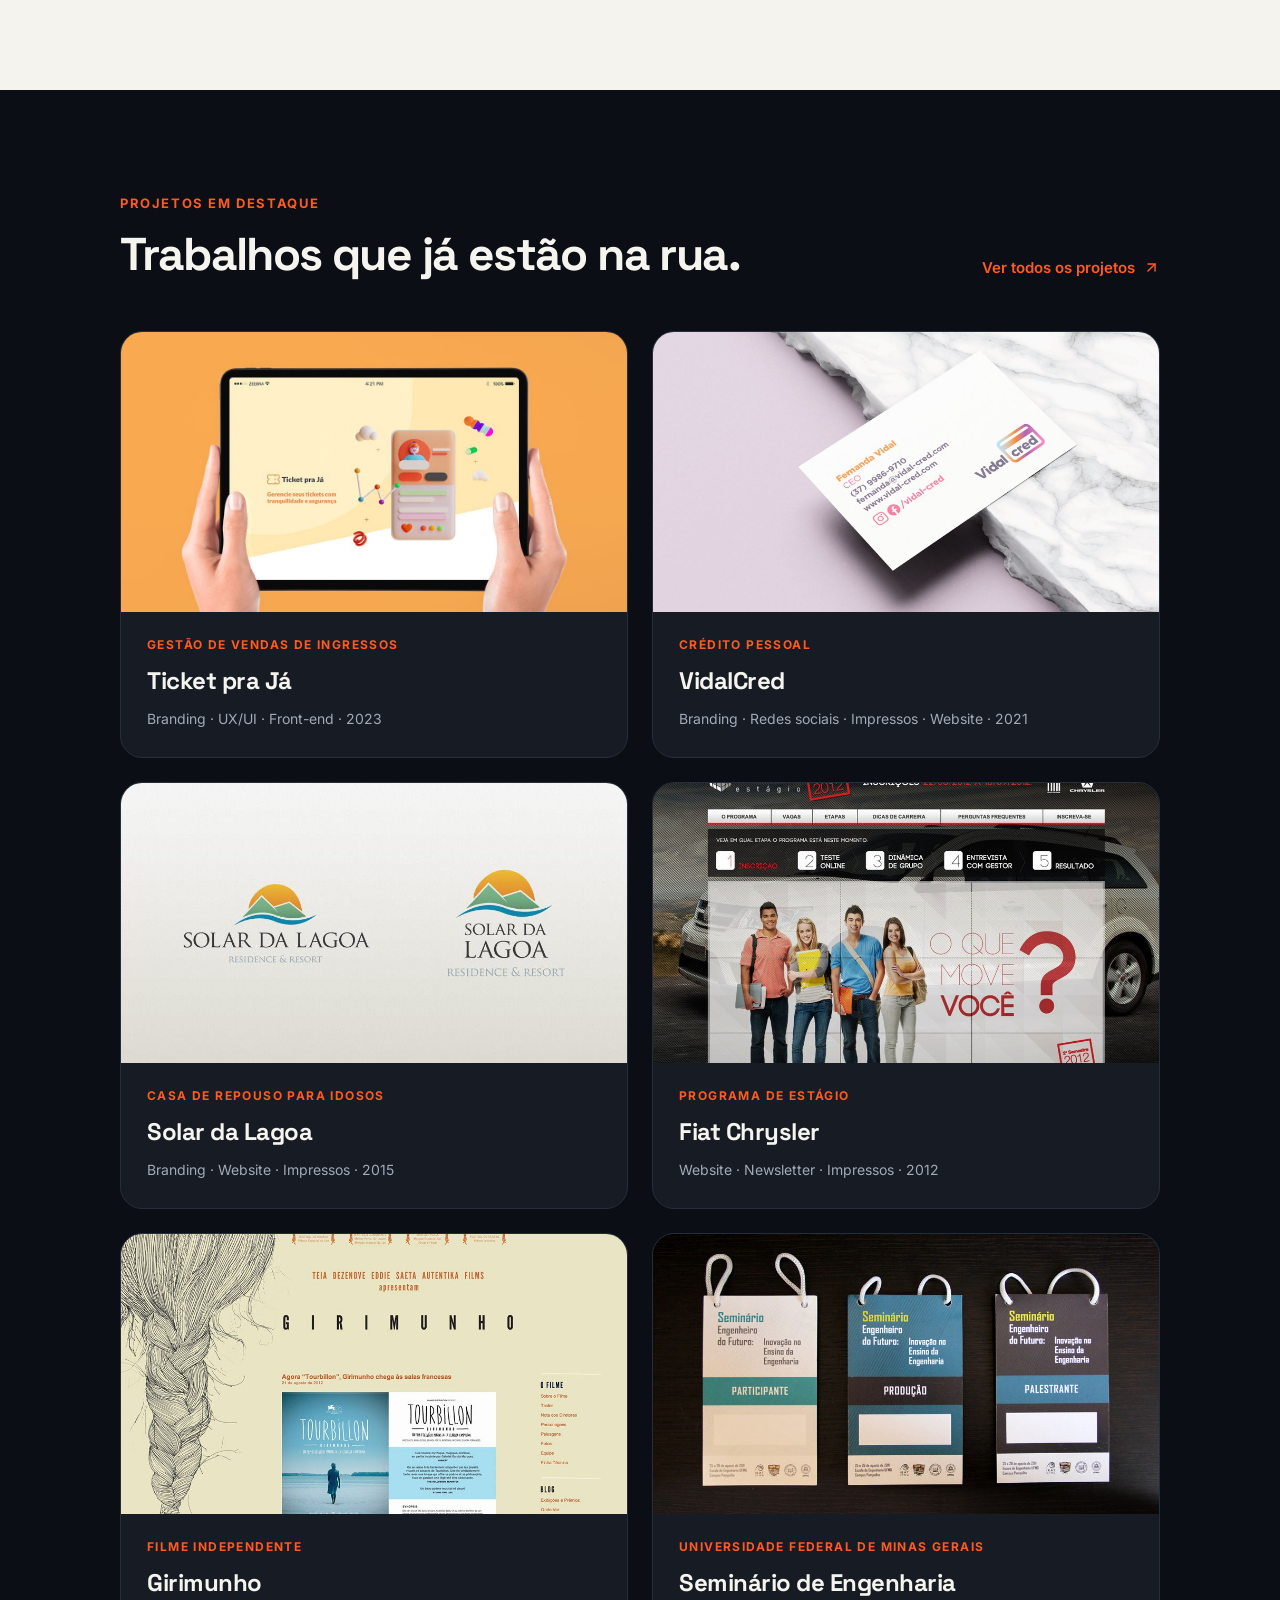
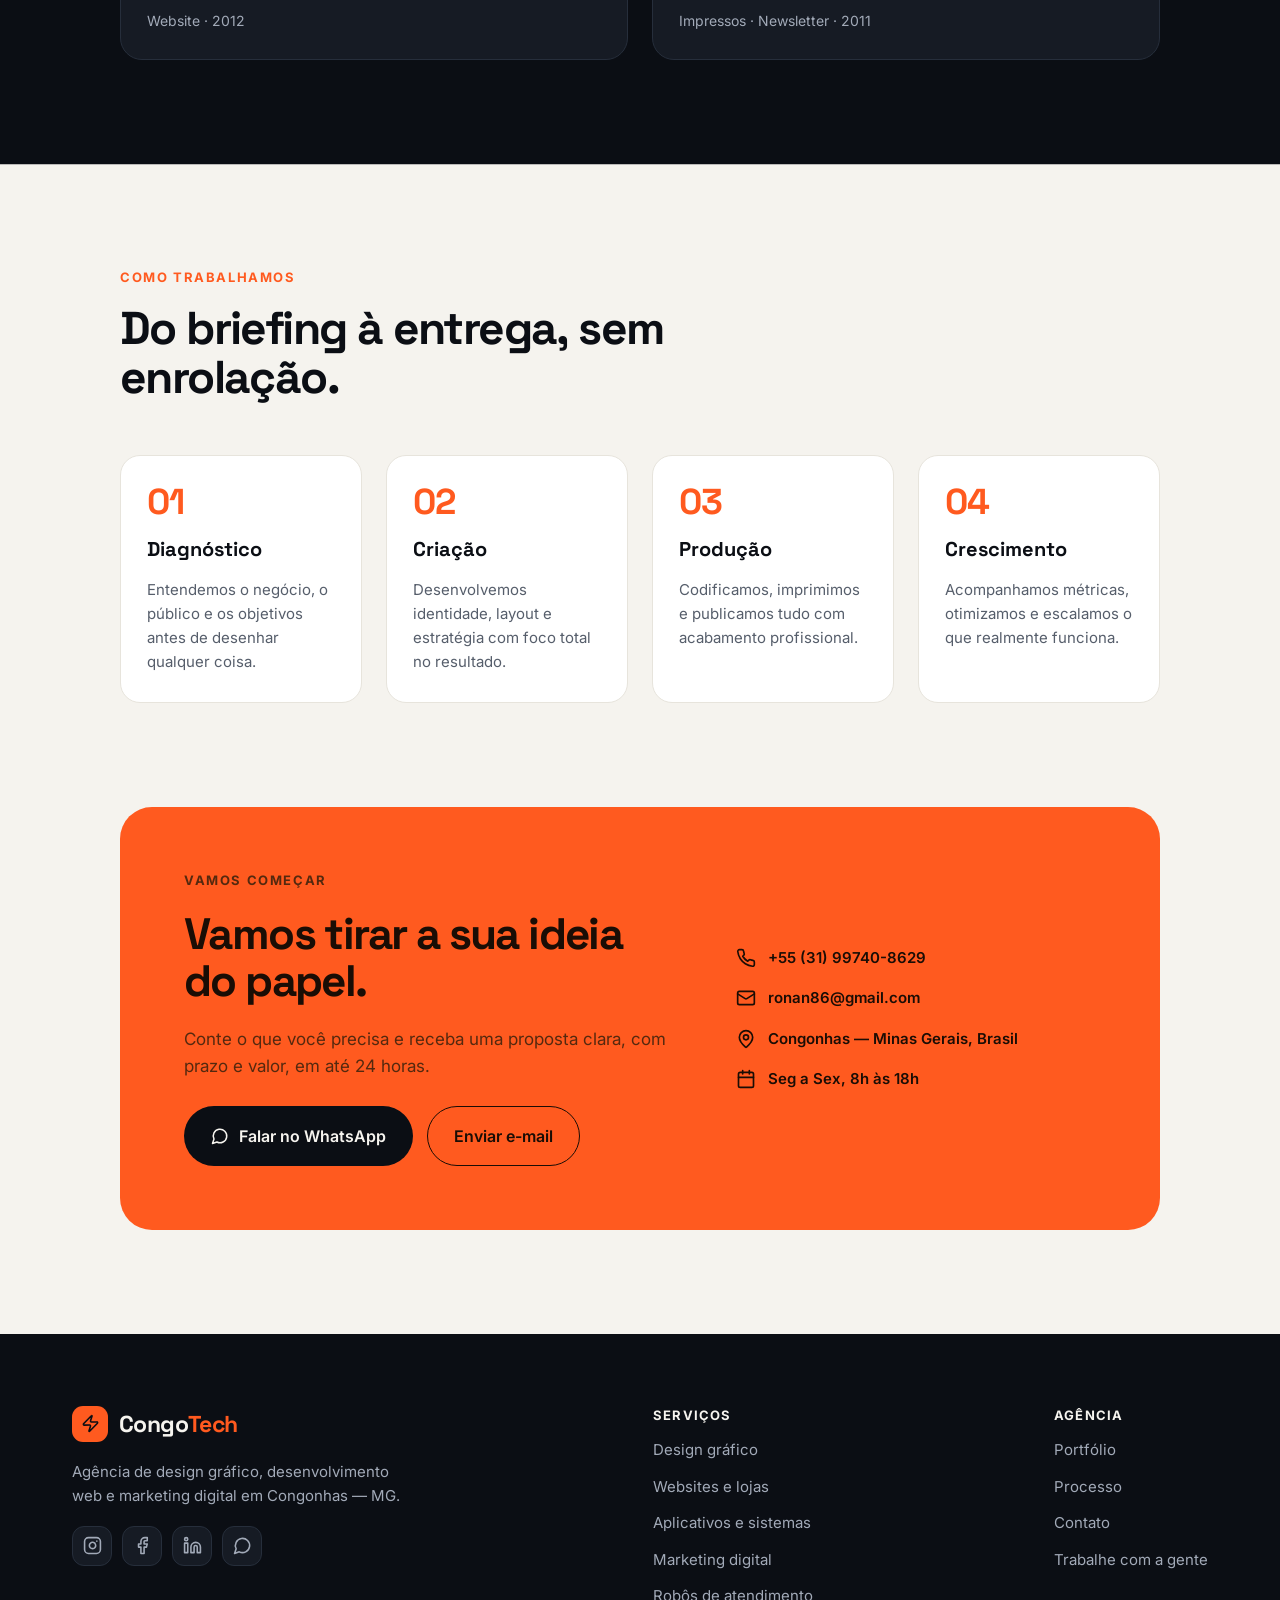
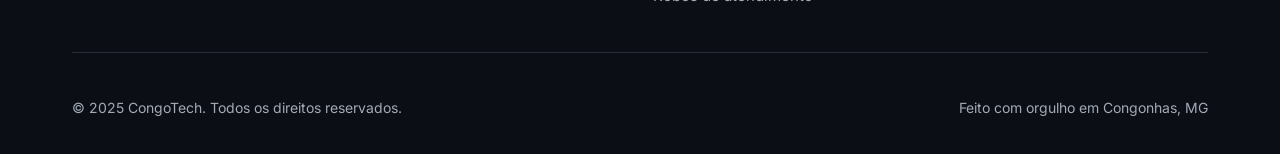
==== commit 0a3dad91: "Anima os blocos: cascata de entrada + variantes por grupo - main.js: atraso em cascata (90ms por ite" ====
--- a/index.html
+++ b/index.html
@@ -9,7 +9,7 @@
   <link rel="preconnect" href="https://fonts.googleapis.com" />
   <link rel="preconnect" href="https://fonts.gstatic.com" crossorigin />
   <link href="https://fonts.googleapis.com/css2?family=Inter:wght@400;500;600;700&family=Space+Grotesk:wght@500;700&display=swap" rel="stylesheet" />
-  <link rel="stylesheet" href="css/styles.css?v=fed7ea44" />
+  <link rel="stylesheet" href="css/styles.css?v=1271d1a0" />
   <link rel="icon" href="data:image/svg+xml,<svg xmlns='http://www.w3.org/2000/svg' viewBox='0 0 100 100'><rect width='100' height='100' rx='24' fill='%23FF5A1F'/><text x='50' y='68' font-size='56' text-anchor='middle' fill='%230B0E14' font-family='Arial' font-weight='bold'>C</text></svg>" />
 </head>
 <body>
@@ -374,6 +374,6 @@
     </footer>
   </main>
 
-  <script src="js/main.js?v=6520d44c"></script>
+  <script src="js/main.js?v=139db5c3"></script>
 </body>
 </html>
--- a/css/styles.css
+++ b/css/styles.css
@@ -61,13 +61,32 @@
 /* ---------- reveal ---------- */
 /* visível por padrão: sem JS (html sem .js) nada fica escondido */
 .reveal { opacity: 1; transform: none; }
+/* o estado escondido é só opacity: o deslocamento fica dentro do keyframe,
+   assim o reveal não declara transform e não atropela o :hover dos cards
+   (html.js .reveal.in tem especificidade maior que .service:hover) */
 html.js .reveal {
   opacity: 0;
-  transform: translateY(26px);
-  transition: opacity .75s cubic-bezier(.16, 1, .3, 1),
-              transform .75s cubic-bezier(.16, 1, .3, 1);
-}
-html.js .reveal.in { opacity: 1; transform: none; }
+  --reveal-y: 26px;
+  --reveal-scale: 1;
+  --reveal-delay: 0s;
+}
+html.js .reveal.in {
+  opacity: 1;
+  animation: reveal-in .8s cubic-bezier(.16, 1, .3, 1) backwards;
+  animation-delay: var(--reveal-delay);
+}
+@keyframes reveal-in {
+  from { opacity: 0; transform: translateY(var(--reveal-y)) scale(var(--reveal-scale)); }
+  to { opacity: 1; transform: none; }
+}
+
+/* variantes de entrada por grupo (só trocam as variáveis) */
+html.js .services > .reveal { --reveal-y: 32px; --reveal-scale: .97; }
+html.js .projects > .reveal { --reveal-y: 38px; --reveal-scale: .965; }
+html.js .steps > .reveal { --reveal-y: 30px; --reveal-scale: .98; }
+html.js .testimonials > .reveal { --reveal-y: 30px; --reveal-scale: .97; }
+html.js .cta__panel.reveal { --reveal-y: 36px; --reveal-scale: .975; }
+html.js .section-head.reveal { --reveal-y: 22px; }
 
 /* ============================================================
    BOTÕES
@@ -797,6 +816,7 @@
     scroll-behavior: auto !important;
   }
   html.js .reveal { opacity: 1; transform: none; }
+  html.js .reveal.in { animation: none; }
   .hero__headline .word { transform: none; }
 }
 
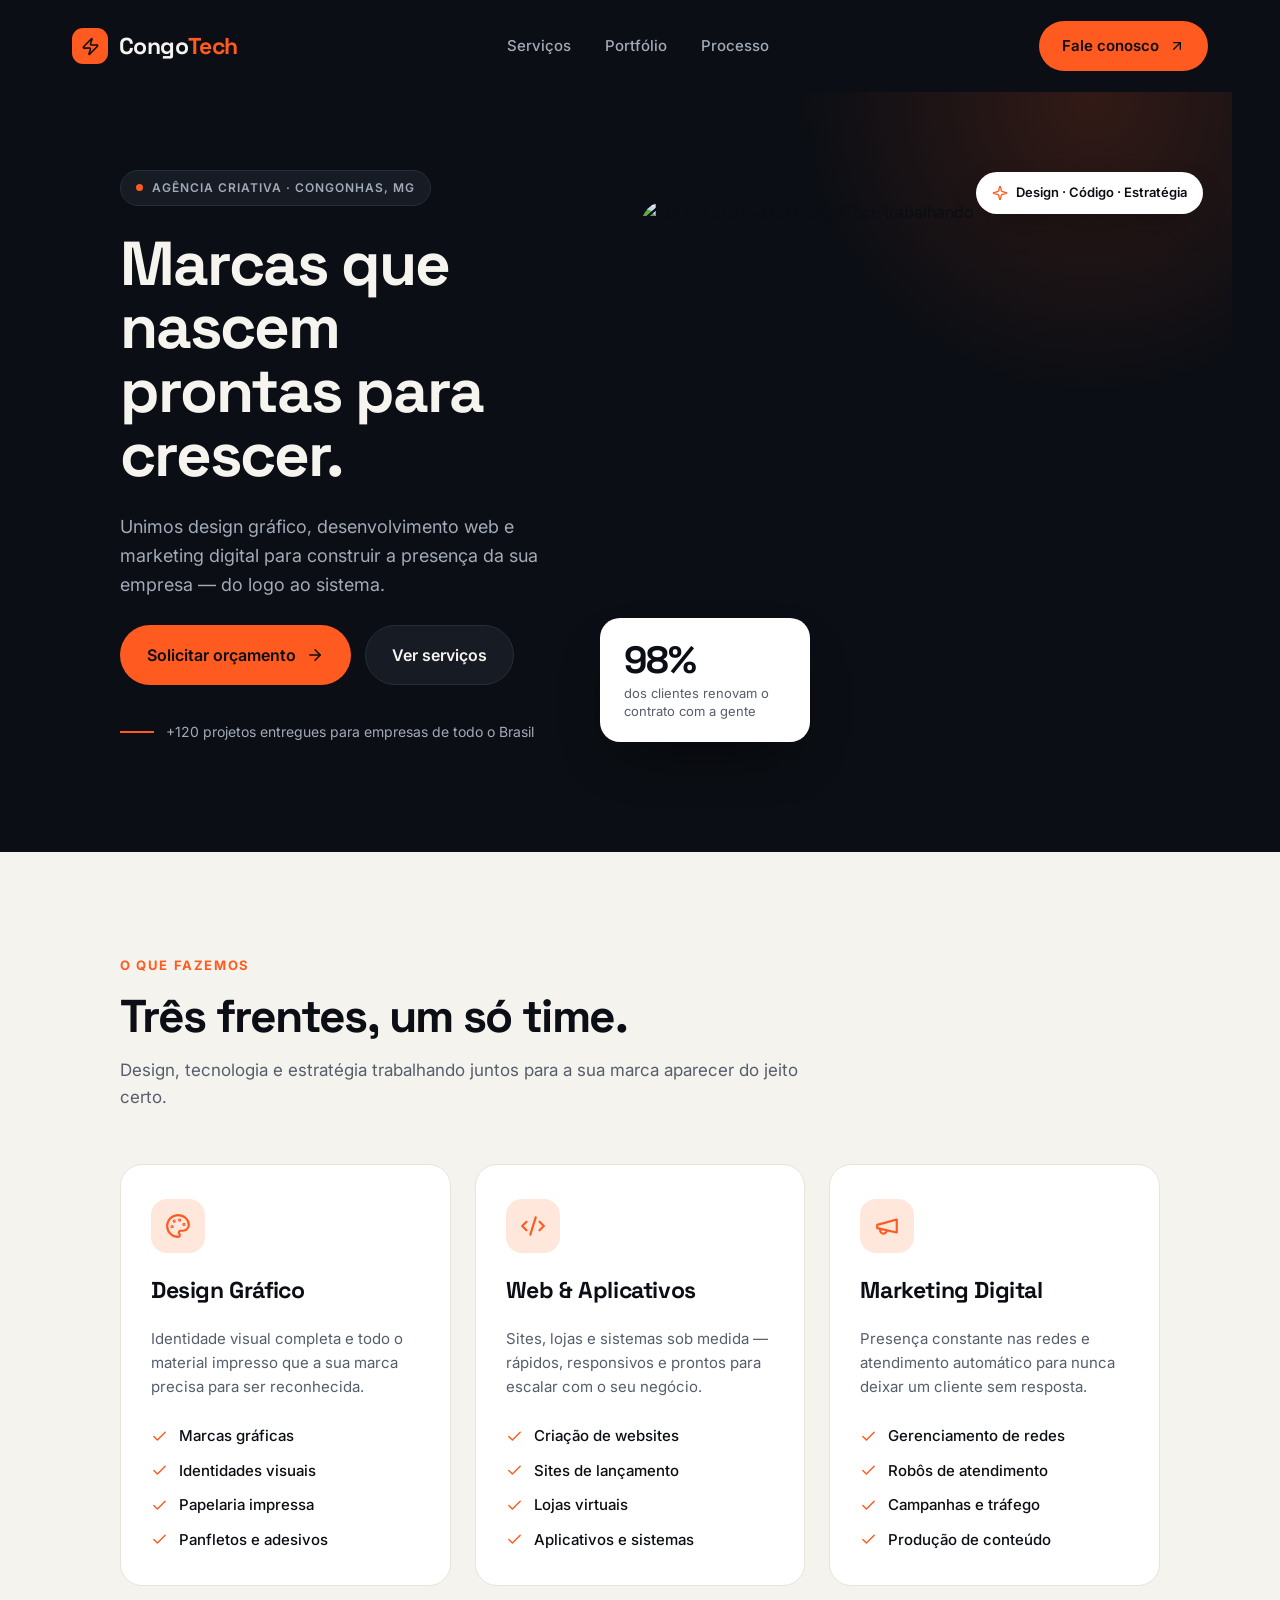
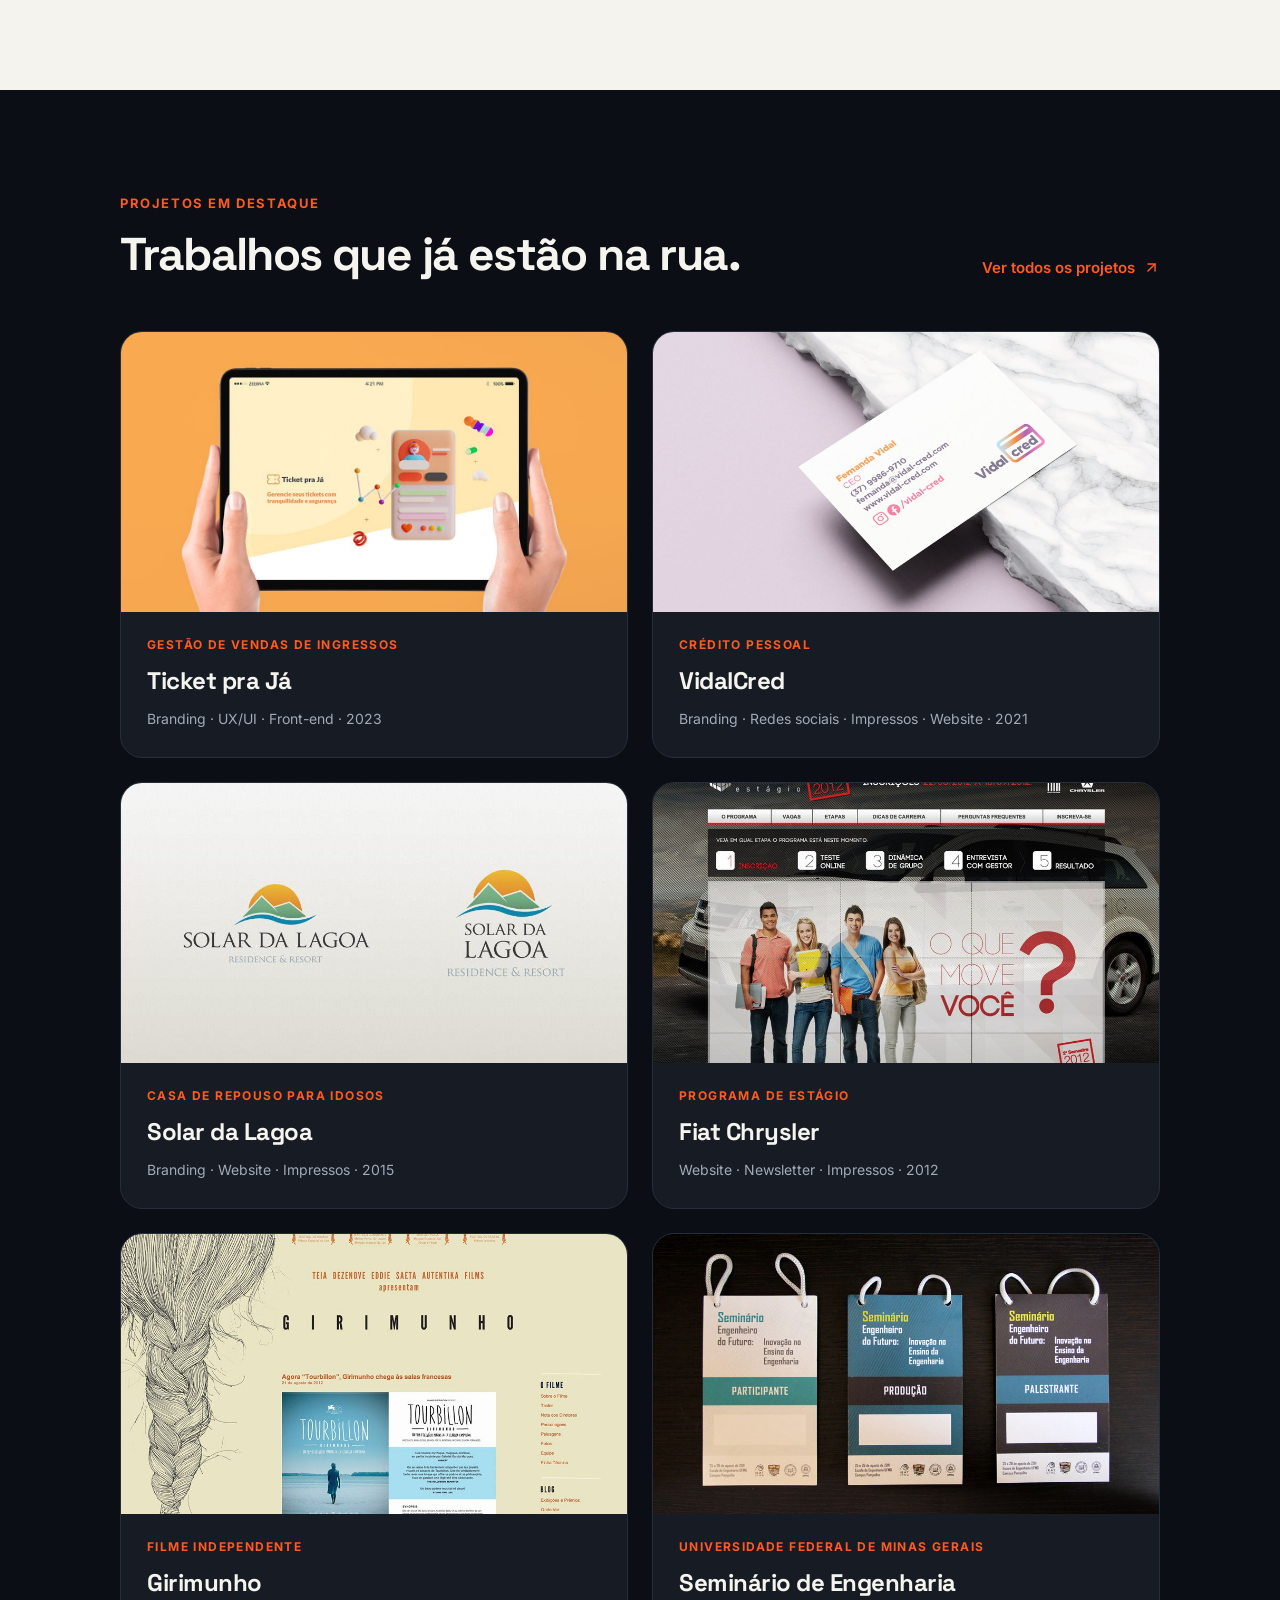
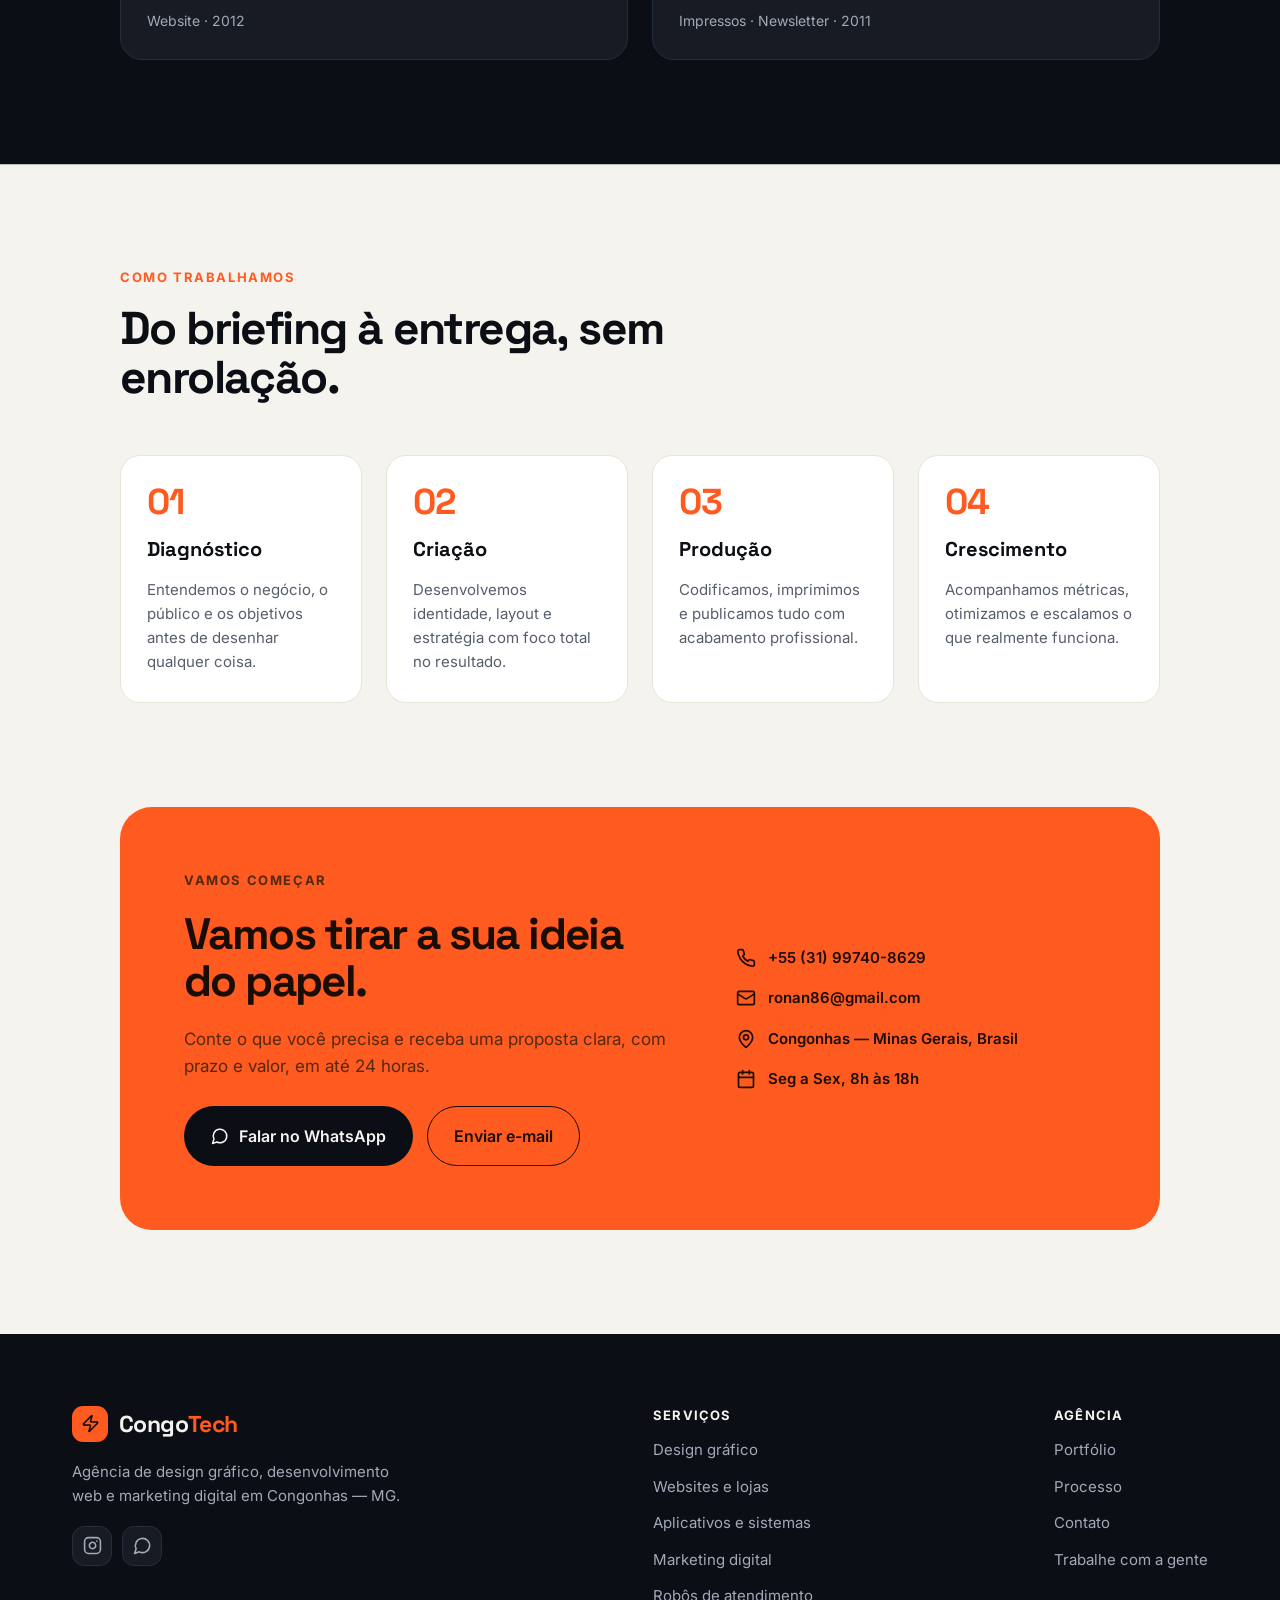
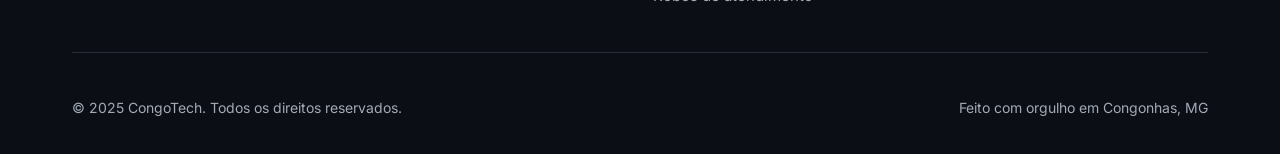
==== commit 9c8fa190: "Rodape: Instagram com link real; Facebook e LinkedIn removidos temporariamente - Instagram -> https:" ====
--- a/index.html
+++ b/index.html
@@ -9,7 +9,7 @@
   <link rel="preconnect" href="https://fonts.googleapis.com" />
   <link rel="preconnect" href="https://fonts.gstatic.com" crossorigin />
   <link href="https://fonts.googleapis.com/css2?family=Inter:wght@400;500;600;700&family=Space+Grotesk:wght@500;700&display=swap" rel="stylesheet" />
-  <link rel="stylesheet" href="css/styles.css?v=1271d1a0" />
+  <link rel="stylesheet" href="css/styles.css?v=e6fa4c55" />
   <link rel="icon" href="data:image/svg+xml,<svg xmlns='http://www.w3.org/2000/svg' viewBox='0 0 100 100'><rect width='100' height='100' rx='24' fill='%23FF5A1F'/><text x='50' y='68' font-size='56' text-anchor='middle' fill='%230B0E14' font-family='Arial' font-weight='bold'>C</text></svg>" />
 </head>
 <body>
@@ -27,6 +27,13 @@
         <a href="#portfolio">Portfólio</a>
         <a href="#processo">Processo</a>
         <!-- TEMPORARIAMENTE REMOVIDO (depoimentos): <a href="#sobre">Sobre</a> -->
+
+        <div class="nav-contact">
+          <span class="nav-contact__label">FALE COM A GENTE</span>
+          <a href="https://wa.me/61456759840"><i data-icon="message-circle"></i> WhatsApp</a>
+          <a href="tel:+5531997408629"><i data-icon="phone"></i> +55 (31) 99740-8629</a>
+          <a href="mailto:ronan86@gmail.com"><i data-icon="mail"></i> ronan86@gmail.com</a>
+        </div>
       </nav>
 
       <a href="#contato" class="btn btn--accent nav-cta">
@@ -339,9 +346,9 @@
           </a>
           <p>Agência de design gráfico, desenvolvimento web e marketing digital em Congonhas — MG.</p>
           <div class="footer__social">
-            <a href="#" aria-label="Instagram"><i data-icon="instagram"></i></a>
-            <a href="#" aria-label="Facebook"><i data-icon="facebook"></i></a>
-            <a href="#" aria-label="LinkedIn"><i data-icon="linkedin"></i></a>
+            <a href="https://instagram.com/congotech.design" aria-label="Instagram"><i data-icon="instagram"></i></a>
+            <!-- TEMPORARIAMENTE REMOVIDO: <a href="#" aria-label="Facebook"><i data-icon="facebook"></i></a> -->
+            <!-- TEMPORARIAMENTE REMOVIDO: <a href="#" aria-label="LinkedIn"><i data-icon="linkedin"></i></a> -->
             <a href="#" aria-label="WhatsApp"><i data-icon="message-circle"></i></a>
           </div>
         </div>
@@ -374,6 +381,6 @@
     </footer>
   </main>
 
-  <script src="js/main.js?v=139db5c3"></script>
+  <script src="js/main.js?v=b7d2e972"></script>
 </body>
 </html>
--- a/css/styles.css
+++ b/css/styles.css
@@ -203,6 +203,9 @@
 .nav-links a:hover { color: var(--on-dark); }
 .nav-links a:hover::after { transform: scaleX(1); }
 
+/* opções de contato: existem só no menu do responsivo (mobile) */
+.nav-contact { display: none; }
+
 .burger {
   display: none;
   flex-direction: column;
@@ -756,6 +759,8 @@
    ============================================================ */
 @media (max-width: 1180px) {
   :root { --pad-x: 40px; }
+  /* margem lateral do container (-96px) só no desktop */
+  .page { width: 100%; }
   .hero { grid-template-columns: 1fr; }
   .hero__visual { width: 100%; max-width: 560px; margin: 0 auto; }
   .services, .testimonials { grid-template-columns: repeat(2, 1fr); }
@@ -784,6 +789,35 @@
   .nav-cta { display: none; }
   .burger { display: flex; }
 
+  /* contato dentro do menu mobile */
+  .nav-contact {
+    display: flex;
+    flex-direction: column;
+    gap: 2px;
+    margin-top: 16px;
+    padding-top: 18px;
+    border-top: 1px solid var(--ink-line);
+  }
+  .nav-contact__label {
+    font-size: 11px;
+    font-weight: 700;
+    letter-spacing: 1.4px;
+    color: var(--muted-dark);
+    padding: 0 4px 8px;
+  }
+  .nav-links .nav-contact a {
+    display: flex;
+    align-items: center;
+    gap: 11px;
+    padding: 11px 4px;
+    font-size: 15px;
+    font-weight: 500;
+    color: var(--on-dark);
+  }
+  .nav-links .nav-contact a:hover { color: var(--accent); }
+  .nav-contact a::after { content: none; }
+  .nav-contact i { width: 18px; height: 18px; flex: none; color: var(--accent); }
+
   .hero { padding-top: calc(var(--nav-h) + 44px); padding-bottom: 64px; gap: 44px; }
   .hero__headline { font-size: clamp(34px, 10vw, 48px); letter-spacing: -1.4px; }
   .hero__visual { height: 470px; }
@@ -795,7 +829,37 @@
   .section-head h2 { font-size: clamp(28px, 7vw, 38px); letter-spacing: -1.2px; }
   .section-head--row { flex-direction: column; align-items: flex-start; }
 
-  .services, .projects, .steps, .testimonials { grid-template-columns: 1fr; }
+  .testimonials { grid-template-columns: 1fr; }
+
+  /* ---------- carrossel horizontal: estes blocos viram swipe no mobile ---------- */
+  .services, .projects, .steps {
+    display: flex;
+    flex-wrap: nowrap;
+    align-items: stretch;
+    gap: 16px;
+    overflow-x: auto;
+    overscroll-behavior-x: contain;
+    scroll-snap-type: x mandatory;
+    scroll-padding-inline: var(--pad-x);
+    -webkit-overflow-scrolling: touch;
+    scrollbar-width: none;
+    /* sangra até as bordas laterais; o padding devolve o alinhamento com o título */
+    margin-inline: calc(var(--pad-x) * -1);
+    padding-inline: var(--pad-x);
+    /* folga para sombra/hover não serem cortados pelo overflow do scroller */
+    padding-block: 10px;
+    margin-block: -10px;
+  }
+  .services::-webkit-scrollbar,
+  .projects::-webkit-scrollbar,
+  .steps::-webkit-scrollbar { display: none; }
+
+  .services > *,
+  .projects > *,
+  .steps > * {
+    flex: 0 0 82%;
+    scroll-snap-align: start;
+  }
   .cta__panel { padding: 34px 26px; border-radius: 24px; }
   .cta__copy h2 { font-size: clamp(28px, 7vw, 36px); }
   .cta__actions .btn { width: 100%; }
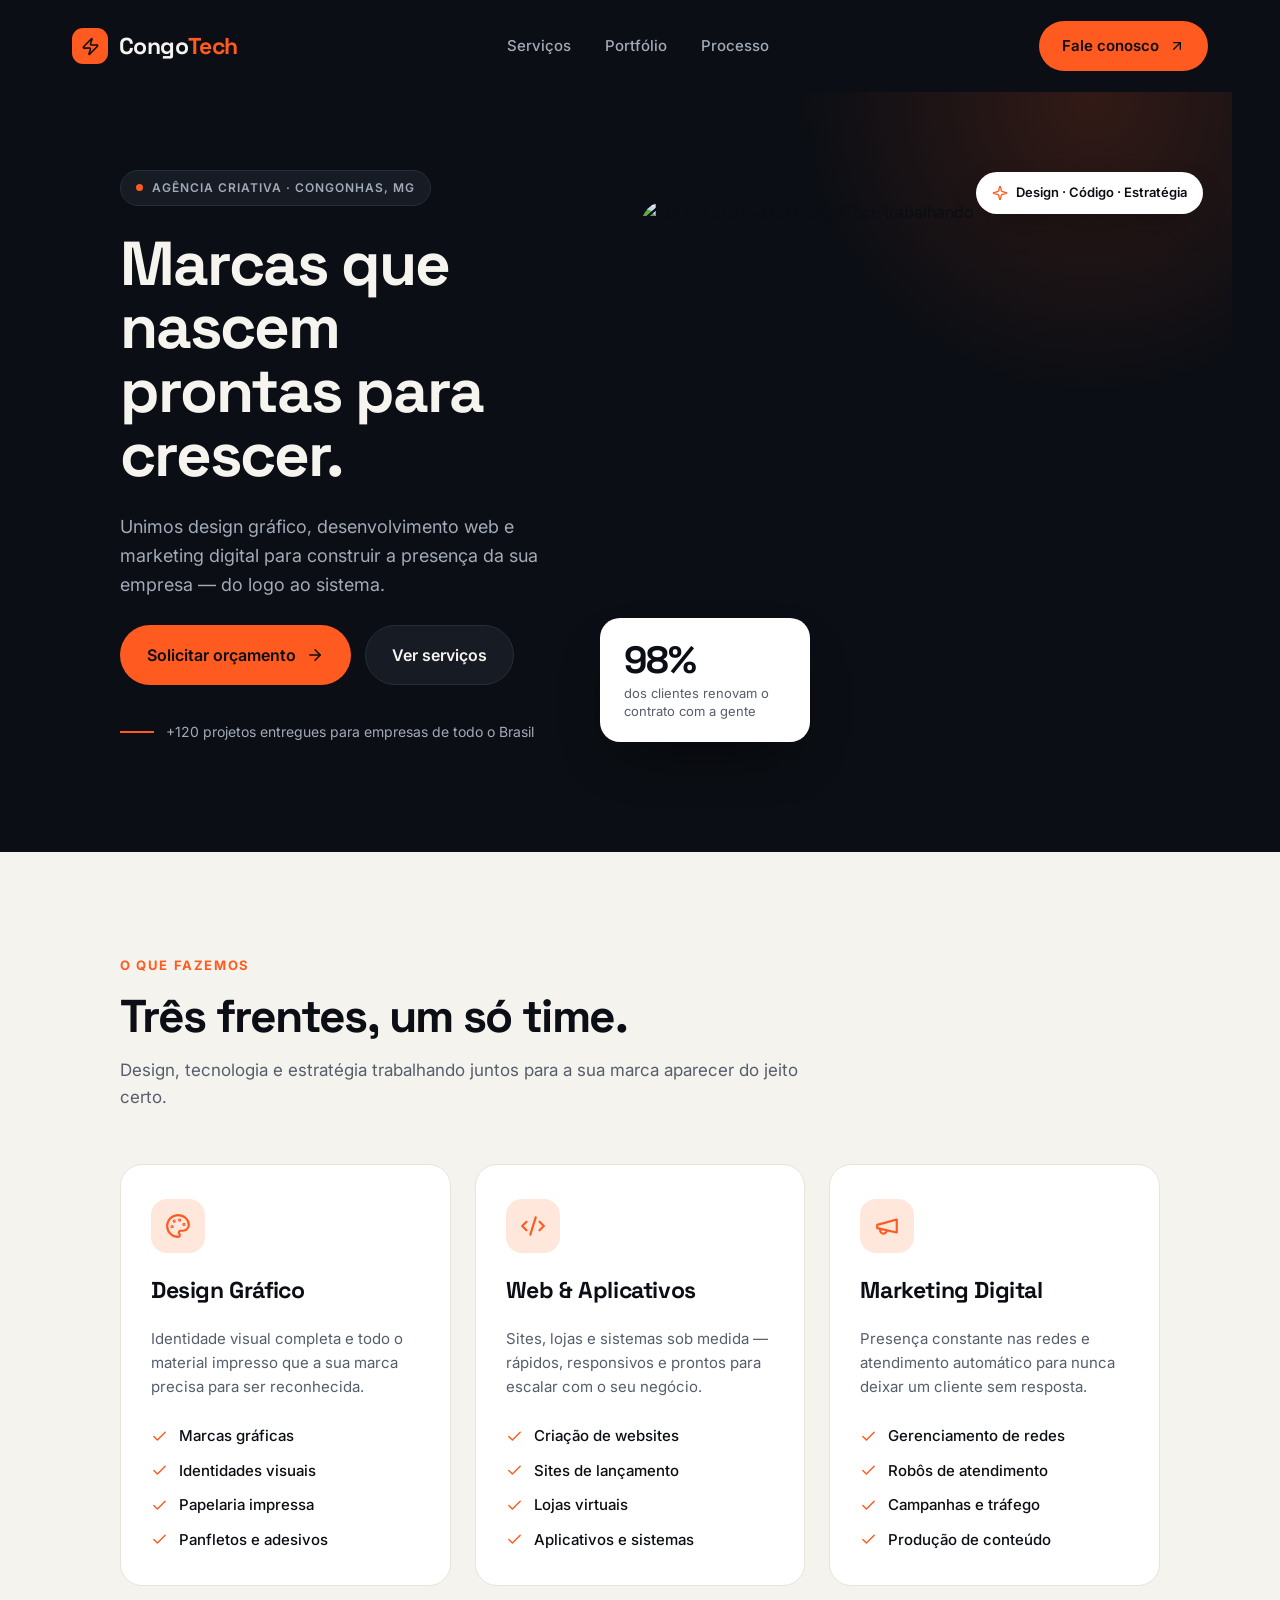
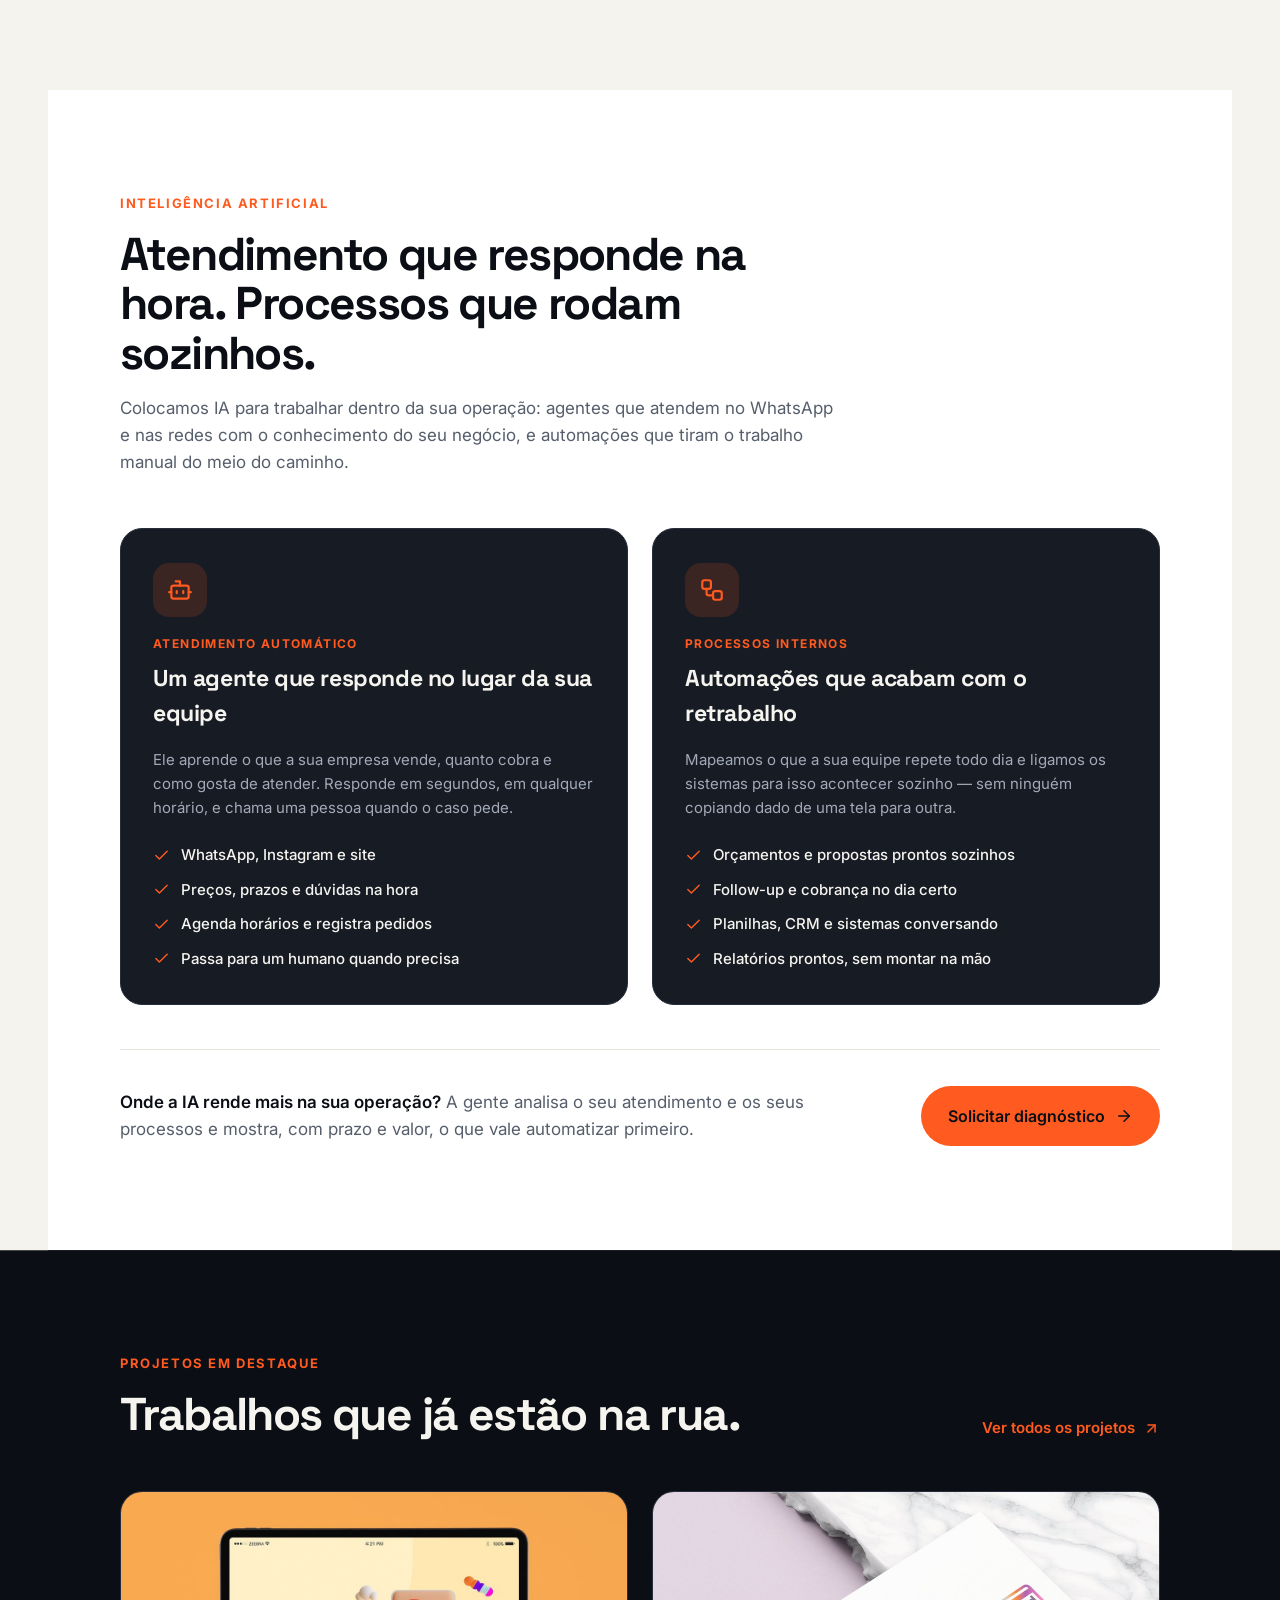
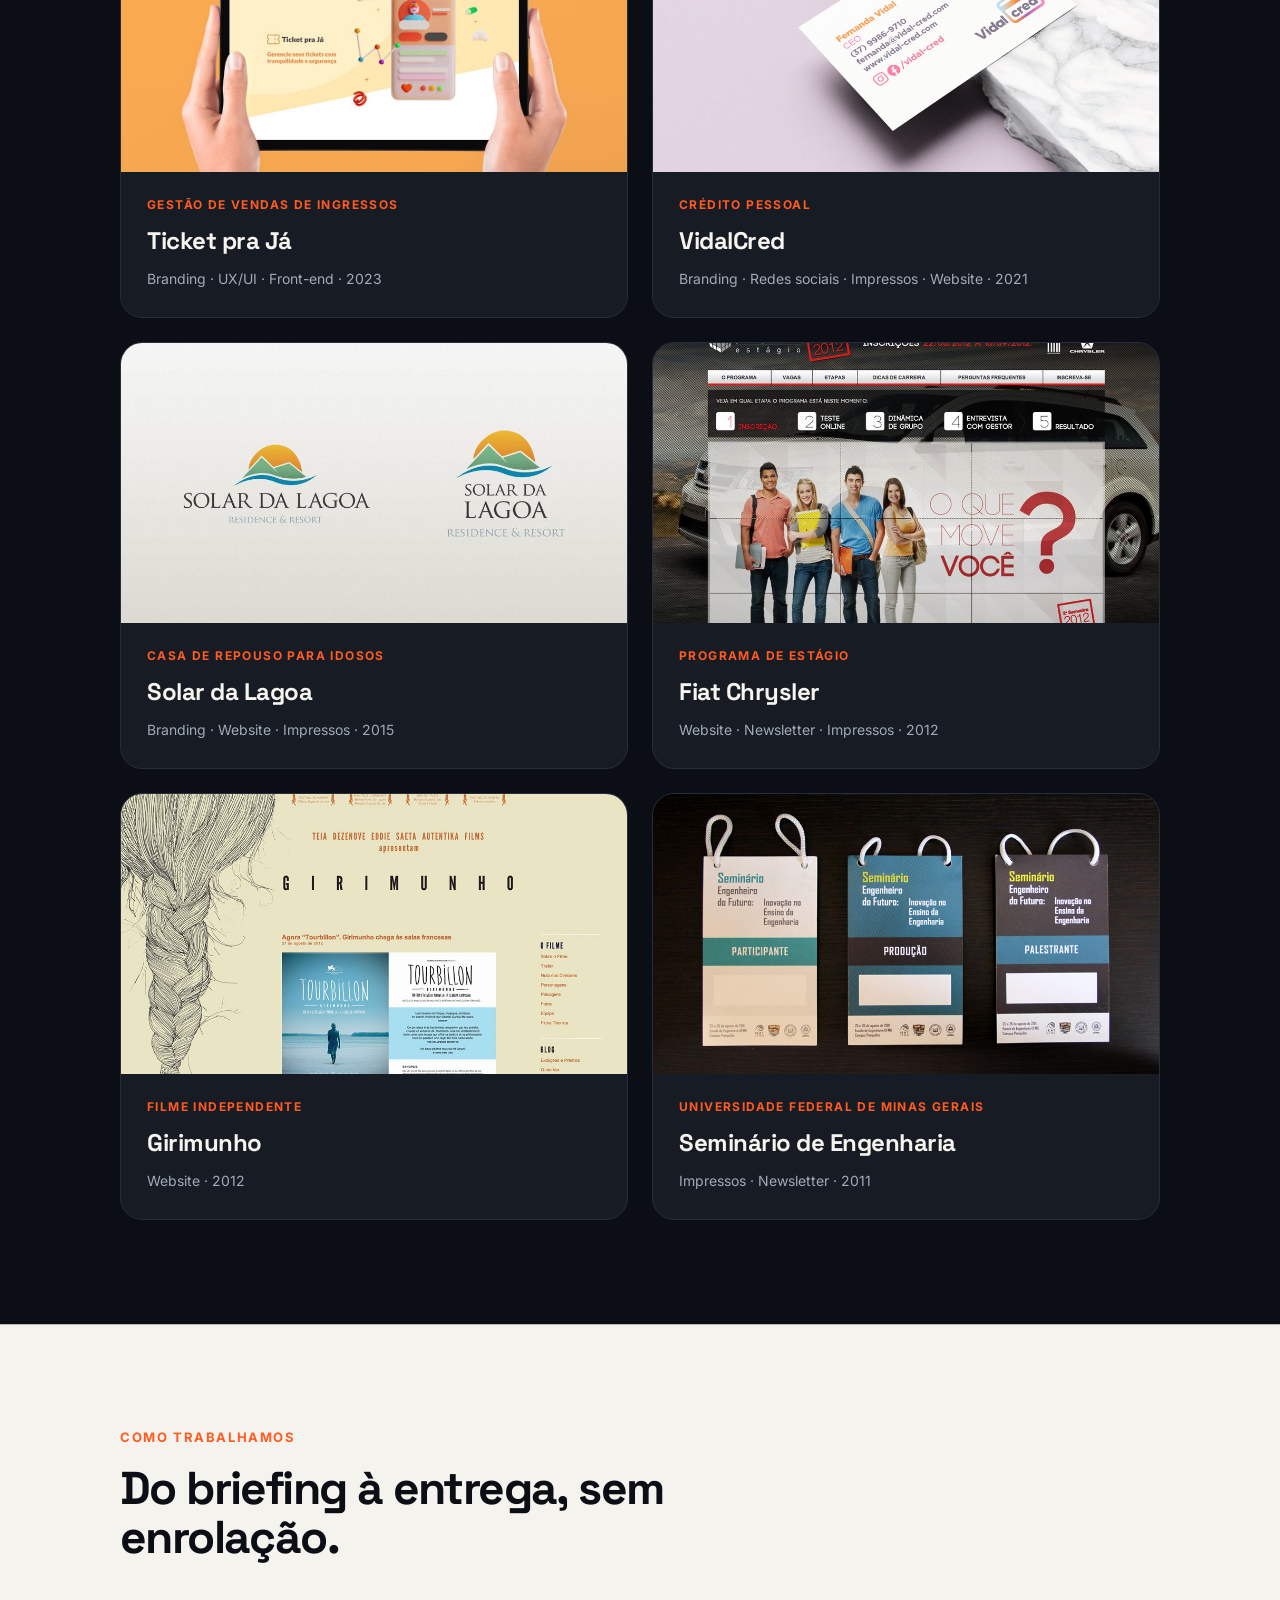
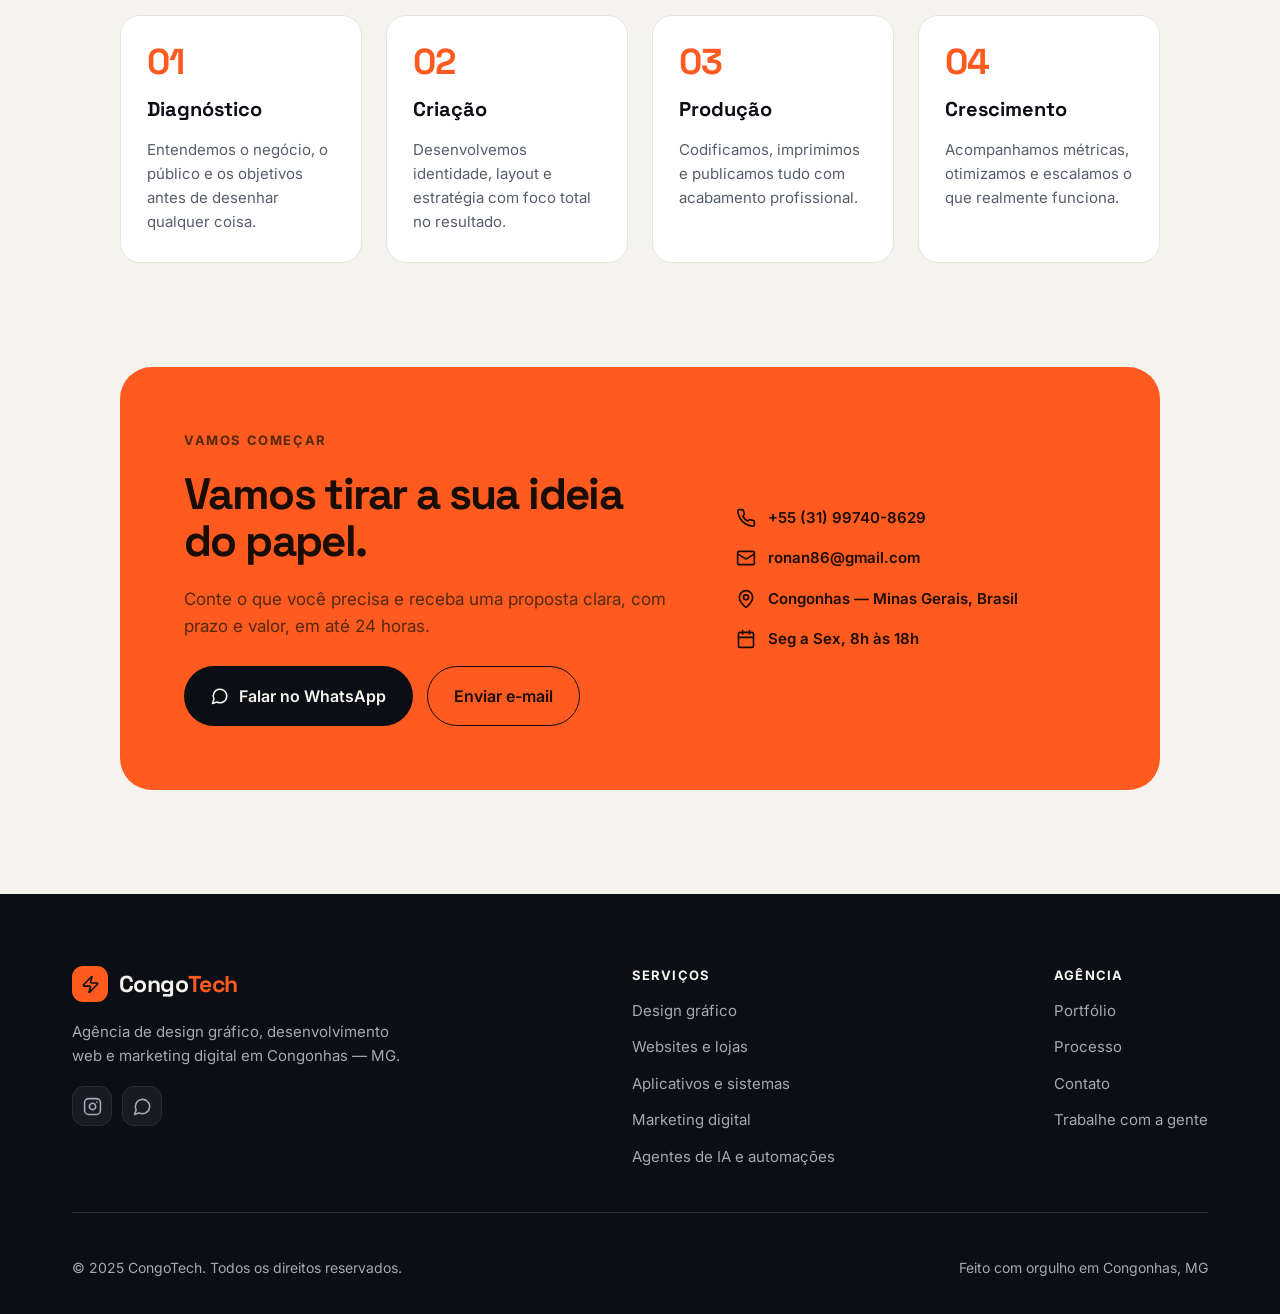
==== commit 9f4e3542: "Nova secao de IA: agentes de atendimento automatico e automacoes de processos internos" ====
--- a/index.html
+++ b/index.html
@@ -9,7 +9,7 @@
   <link rel="preconnect" href="https://fonts.googleapis.com" />
   <link rel="preconnect" href="https://fonts.gstatic.com" crossorigin />
   <link href="https://fonts.googleapis.com/css2?family=Inter:wght@400;500;600;700&family=Space+Grotesk:wght@500;700&display=swap" rel="stylesheet" />
-  <link rel="stylesheet" href="css/styles.css?v=e6fa4c55" />
+  <link rel="stylesheet" href="css/styles.css?v=416c31b6" />
   <link rel="icon" href="data:image/svg+xml,<svg xmlns='http://www.w3.org/2000/svg' viewBox='0 0 100 100'><rect width='100' height='100' rx='24' fill='%23FF5A1F'/><text x='50' y='68' font-size='56' text-anchor='middle' fill='%230B0E14' font-family='Arial' font-weight='bold'>C</text></svg>" />
 </head>
 <body>
@@ -141,6 +141,52 @@
             <li><i data-icon="check"></i> Produção de conteúdo</li>
           </ul>
         </article>
+      </div>
+    </section>
+
+    <!-- ========== IA: AGENTES E AUTOMAÇÕES ========== -->
+    <section class="section section--surface" id="ia">
+      <header class="section-head reveal" data-reveal>
+        <span class="kicker">INTELIGÊNCIA ARTIFICIAL</span>
+        <h2>Atendimento que responde na hora. Processos que rodam sozinhos.</h2>
+        <p>Colocamos IA para trabalhar dentro da sua operação: agentes que atendem no WhatsApp e nas redes com o conhecimento do seu negócio, e automações que tiram o trabalho manual do meio do caminho.</p>
+      </header>
+
+      <div class="ai-cards">
+        <article class="ai-card reveal" data-reveal>
+          <span class="ai-card__icon"><i data-icon="bot"></i></span>
+          <div class="ai-card__head">
+            <span class="ai-card__label">ATENDIMENTO AUTOMÁTICO</span>
+            <h3>Um agente que responde no lugar da sua equipe</h3>
+          </div>
+          <p>Ele aprende o que a sua empresa vende, quanto cobra e como gosta de atender. Responde em segundos, em qualquer horário, e chama uma pessoa quando o caso pede.</p>
+          <ul class="check-list">
+            <li><i data-icon="check"></i> WhatsApp, Instagram e site</li>
+            <li><i data-icon="check"></i> Preços, prazos e dúvidas na hora</li>
+            <li><i data-icon="check"></i> Agenda horários e registra pedidos</li>
+            <li><i data-icon="check"></i> Passa para um humano quando precisa</li>
+          </ul>
+        </article>
+
+        <article class="ai-card reveal" data-reveal>
+          <span class="ai-card__icon"><i data-icon="workflow"></i></span>
+          <div class="ai-card__head">
+            <span class="ai-card__label">PROCESSOS INTERNOS</span>
+            <h3>Automações que acabam com o retrabalho</h3>
+          </div>
+          <p>Mapeamos o que a sua equipe repete todo dia e ligamos os sistemas para isso acontecer sozinho — sem ninguém copiando dado de uma tela para outra.</p>
+          <ul class="check-list">
+            <li><i data-icon="check"></i> Orçamentos e propostas prontos sozinhos</li>
+            <li><i data-icon="check"></i> Follow-up e cobrança no dia certo</li>
+            <li><i data-icon="check"></i> Planilhas, CRM e sistemas conversando</li>
+            <li><i data-icon="check"></i> Relatórios prontos, sem montar na mão</li>
+          </ul>
+        </article>
+      </div>
+
+      <div class="ai-foot reveal" data-reveal>
+        <p><b>Onde a IA rende mais na sua operação?</b> A gente analisa o seu atendimento e os seus processos e mostra, com prazo e valor, o que vale automatizar primeiro.</p>
+        <a href="#contato" class="btn btn--accent btn--lg">Solicitar diagnóstico <i data-icon="arrow-right"></i></a>
       </div>
     </section>
 
@@ -346,10 +392,10 @@
           </a>
           <p>Agência de design gráfico, desenvolvimento web e marketing digital em Congonhas — MG.</p>
           <div class="footer__social">
-            <a href="https://instagram.com/congotech.design" aria-label="Instagram"><i data-icon="instagram"></i></a>
+            <a href="https://instagram.com/congotech.design" target="_blank" rel="noopener" aria-label="Instagram"><i data-icon="instagram"></i></a>
             <!-- TEMPORARIAMENTE REMOVIDO: <a href="#" aria-label="Facebook"><i data-icon="facebook"></i></a> -->
             <!-- TEMPORARIAMENTE REMOVIDO: <a href="#" aria-label="LinkedIn"><i data-icon="linkedin"></i></a> -->
-            <a href="#" aria-label="WhatsApp"><i data-icon="message-circle"></i></a>
+            <a href="https://wa.me/61456759840" target="_blank" rel="noopener" aria-label="WhatsApp"><i data-icon="message-circle"></i></a>
           </div>
         </div>
 
@@ -359,7 +405,7 @@
           <a href="#servicos">Websites e lojas</a>
           <a href="#servicos">Aplicativos e sistemas</a>
           <a href="#servicos">Marketing digital</a>
-          <a href="#servicos">Robôs de atendimento</a>
+          <a href="#ia">Agentes de IA e automações</a>
         </nav>
 
         <nav class="footer__col">
@@ -381,6 +427,6 @@
     </footer>
   </main>
 
-  <script src="js/main.js?v=b7d2e972"></script>
+  <script src="js/main.js?v=d502952d"></script>
 </body>
 </html>
--- a/css/styles.css
+++ b/css/styles.css
@@ -84,6 +84,8 @@
 html.js .services > .reveal { --reveal-y: 32px; --reveal-scale: .97; }
 html.js .projects > .reveal { --reveal-y: 38px; --reveal-scale: .965; }
 html.js .steps > .reveal { --reveal-y: 30px; --reveal-scale: .98; }
+html.js .ai-cards > .reveal { --reveal-y: 34px; --reveal-scale: .965; }
+html.js .ai-foot.reveal { --reveal-y: 26px; }
 html.js .testimonials > .reveal { --reveal-y: 30px; --reveal-scale: .97; }
 html.js .cta__panel.reveal { --reveal-y: 36px; --reveal-scale: .975; }
 html.js .section-head.reveal { --reveal-y: 22px; }
@@ -520,6 +522,69 @@
   color: var(--text-primary);
 }
 .check-list i { width: 17px; height: 17px; color: var(--accent); }
+
+/* ============================================================
+   IA — AGENTES E AUTOMAÇÕES
+   ============================================================ */
+/* cartões escuros sobre a superfície clara: a IA aparece como um
+   bloco próprio, sem sair da linguagem dos cards do portfólio */
+.ai-cards {
+  display: grid;
+  grid-template-columns: repeat(2, 1fr);
+  gap: 24px;
+}
+.ai-card {
+  background: var(--ink-soft);
+  border: 1px solid var(--ink-line);
+  border-radius: 22px;
+  padding: 34px 32px;
+  display: flex;
+  flex-direction: column;
+  gap: 18px;
+  transition: transform .4s cubic-bezier(.16, 1, .3, 1), border-color .4s;
+}
+.ai-card:hover { transform: translateY(-8px); border-color: #3a4557; }
+
+.ai-card__icon {
+  width: 54px;
+  height: 54px;
+  border-radius: 16px;
+  background: rgba(255, 90, 31, .16);
+  display: grid;
+  place-items: center;
+  transition: transform .4s cubic-bezier(.16, 1, .3, 1);
+}
+.ai-card:hover .ai-card__icon { transform: scale(1.08) rotate(-6deg); }
+.ai-card__icon i { width: 26px; height: 26px; color: var(--accent); }
+
+.ai-card__head { display: flex; flex-direction: column; gap: 8px; }
+.ai-card__label {
+  font-size: 12px;
+  font-weight: 700;
+  letter-spacing: 1.4px;
+  color: var(--accent);
+}
+.ai-card h3 { font-size: 23px; letter-spacing: -0.4px; color: var(--on-dark); }
+.ai-card > p { font-size: 15px; line-height: 1.6; color: var(--muted-dark); }
+/* o check-list nasce para fundo claro; aqui herda o texto do cartão */
+.ai-card .check-list li { color: var(--on-dark); }
+
+.ai-foot {
+  margin-top: 44px;
+  padding-top: 36px;
+  border-top: 1px solid var(--line);
+  display: flex;
+  align-items: center;
+  justify-content: space-between;
+  gap: 36px;
+}
+.ai-foot p {
+  font-size: 17px;
+  line-height: 1.6;
+  color: var(--text-secondary);
+  max-width: 64ch;
+}
+.ai-foot b { font-weight: 600; color: var(--text-primary); }
 
 /* ============================================================
    PORTFÓLIO
@@ -832,7 +897,7 @@
   .testimonials { grid-template-columns: 1fr; }
 
   /* ---------- carrossel horizontal: estes blocos viram swipe no mobile ---------- */
-  .services, .projects, .steps {
+  .services, .ai-cards, .projects, .steps {
     display: flex;
     flex-wrap: nowrap;
     align-items: stretch;
@@ -851,15 +916,25 @@
     margin-block: -10px;
   }
   .services::-webkit-scrollbar,
+  .ai-cards::-webkit-scrollbar,
   .projects::-webkit-scrollbar,
   .steps::-webkit-scrollbar { display: none; }
 
   .services > *,
+  .ai-cards > *,
   .projects > *,
   .steps > * {
     flex: 0 0 82%;
     scroll-snap-align: start;
   }
+  .ai-foot {
+    flex-direction: column;
+    align-items: stretch;
+    gap: 22px;
+    margin-top: 32px;
+    padding-top: 28px;
+  }
+  .ai-foot .btn { width: 100%; }
   .cta__panel { padding: 34px 26px; border-radius: 24px; }
   .cta__copy h2 { font-size: clamp(28px, 7vw, 36px); }
   .cta__actions .btn { width: 100%; }
